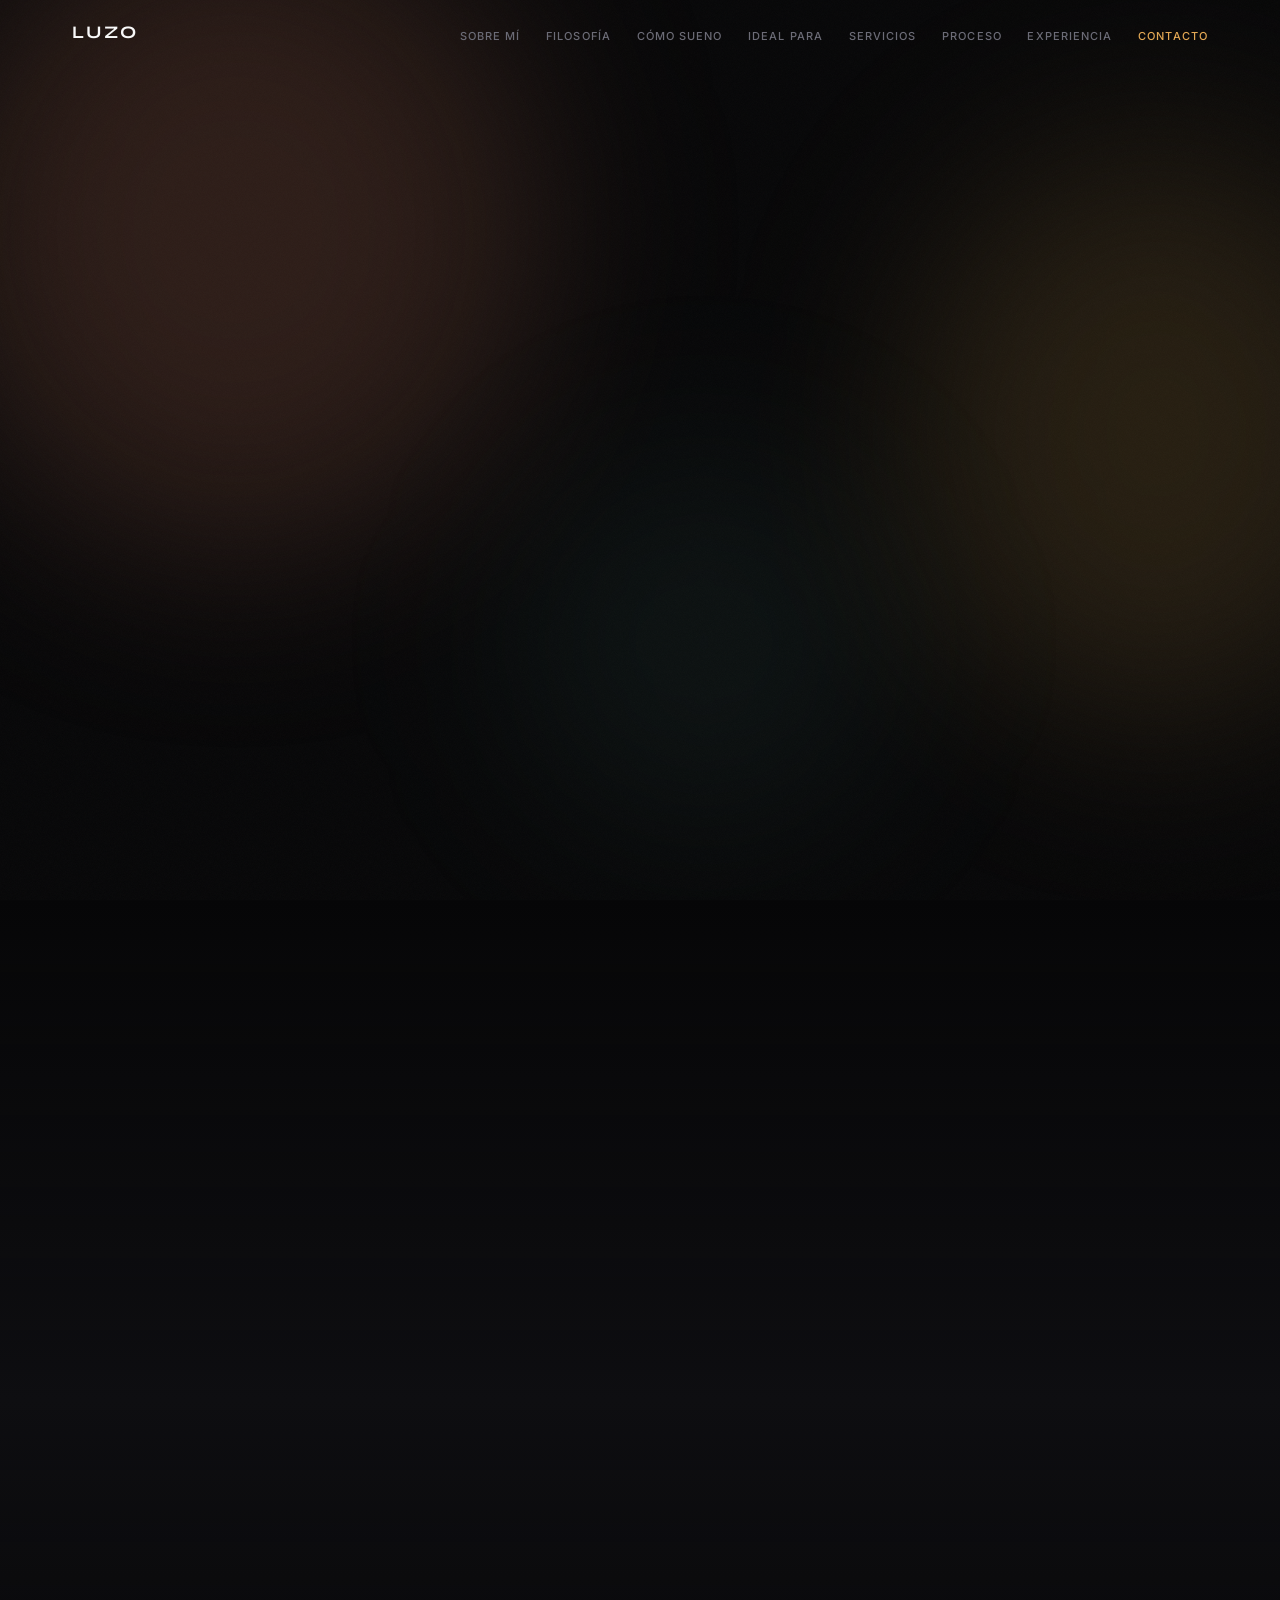
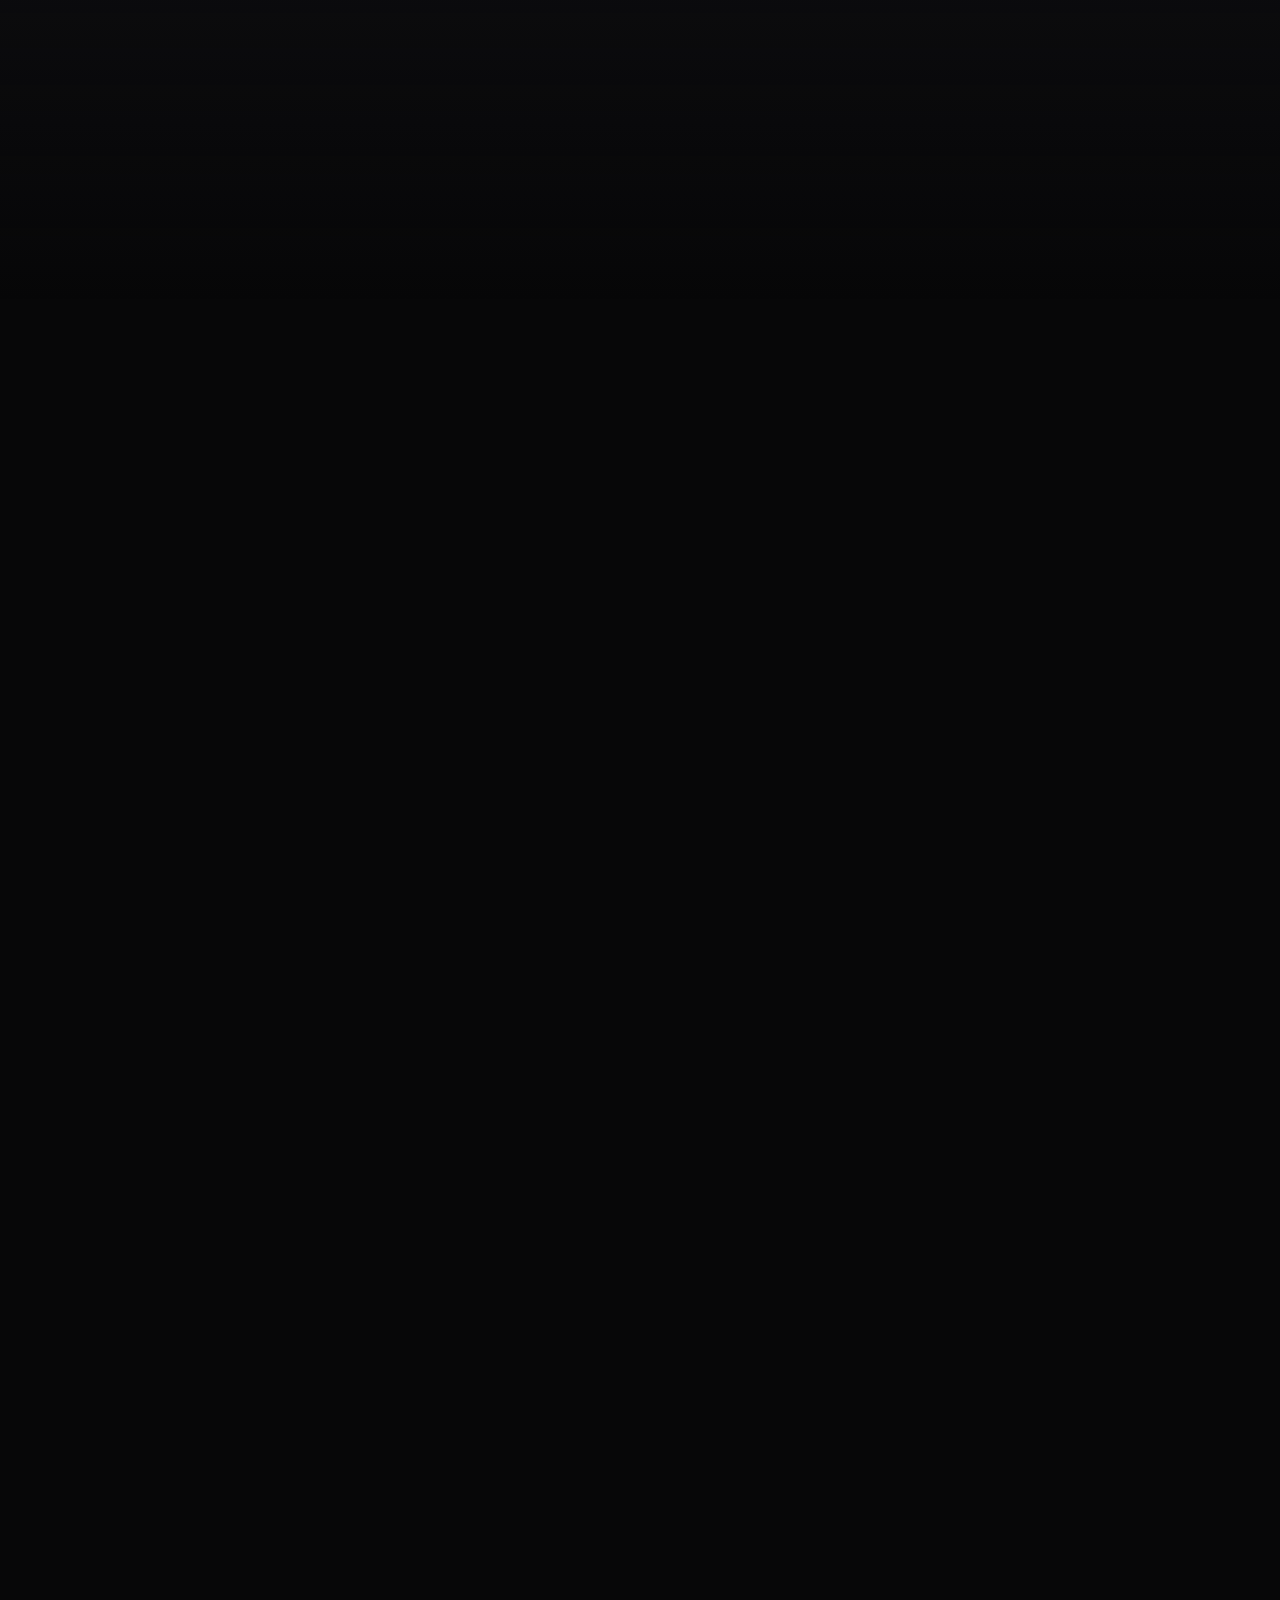
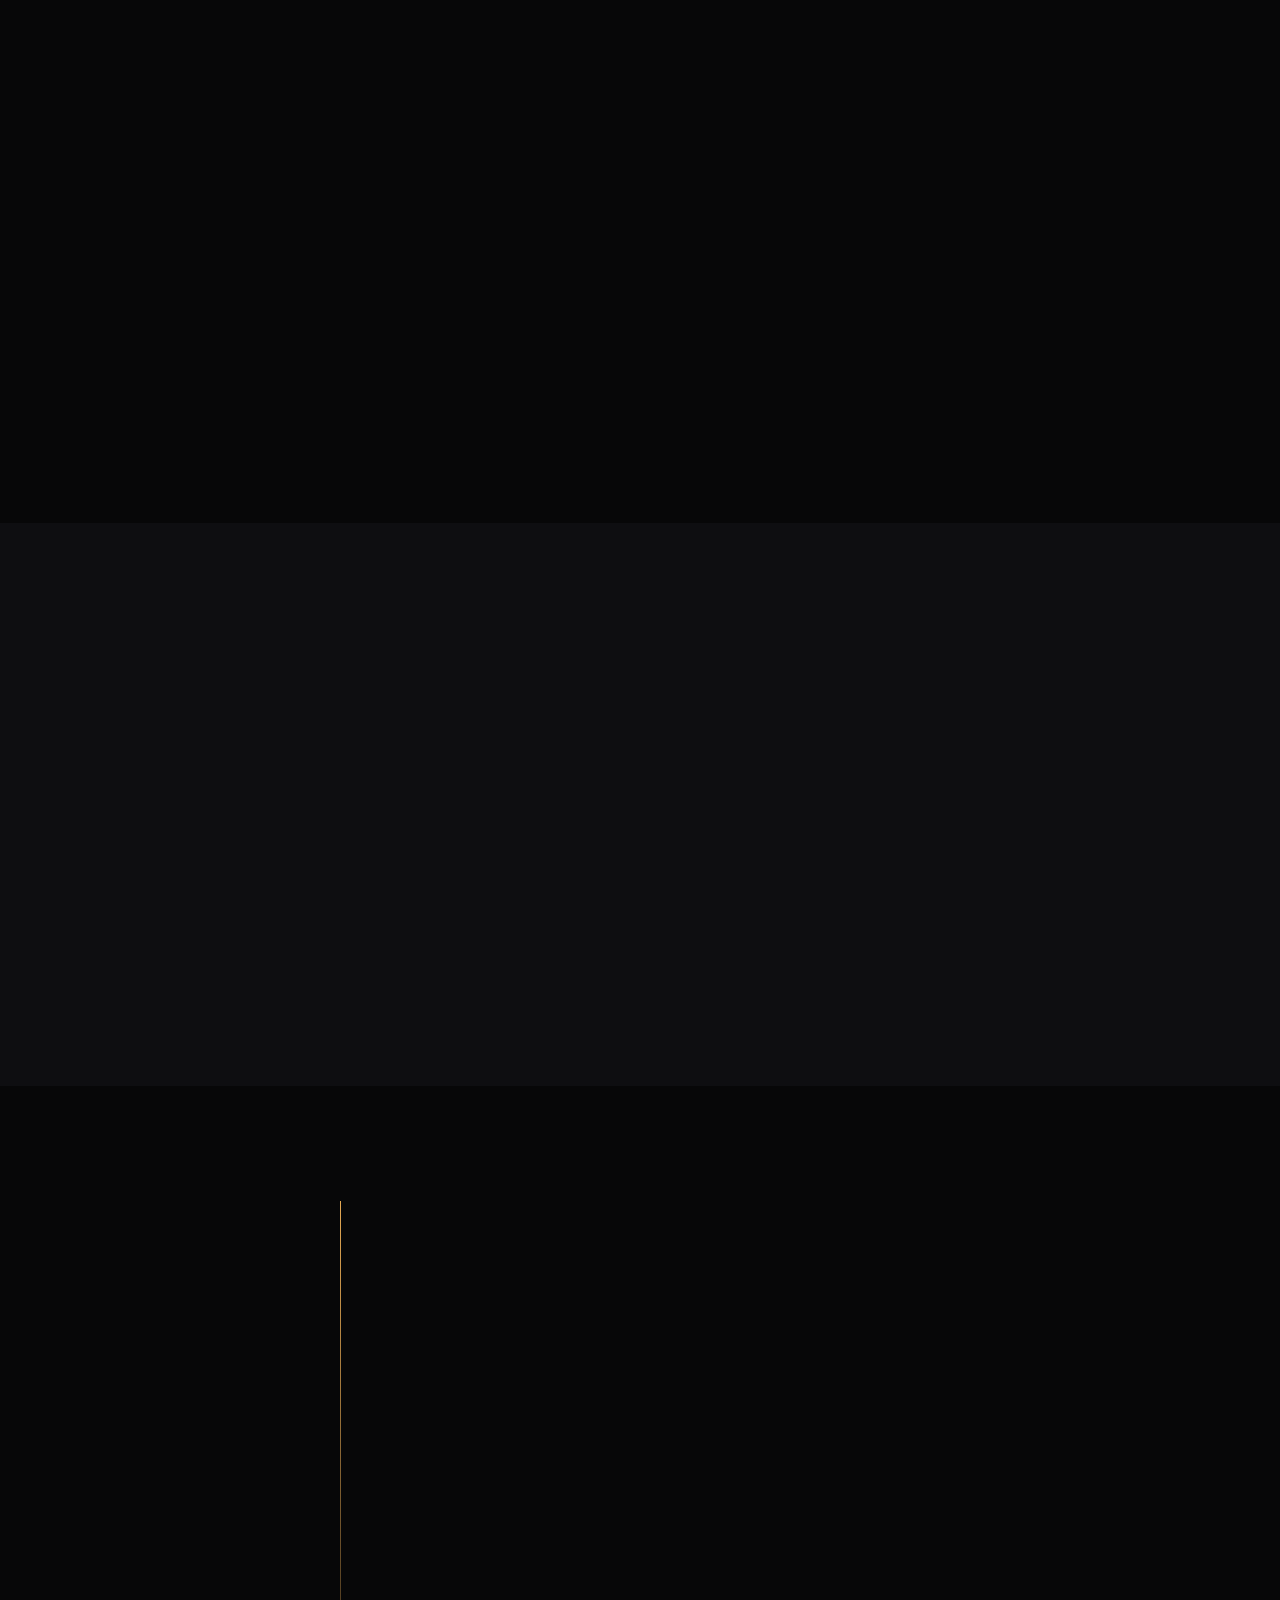
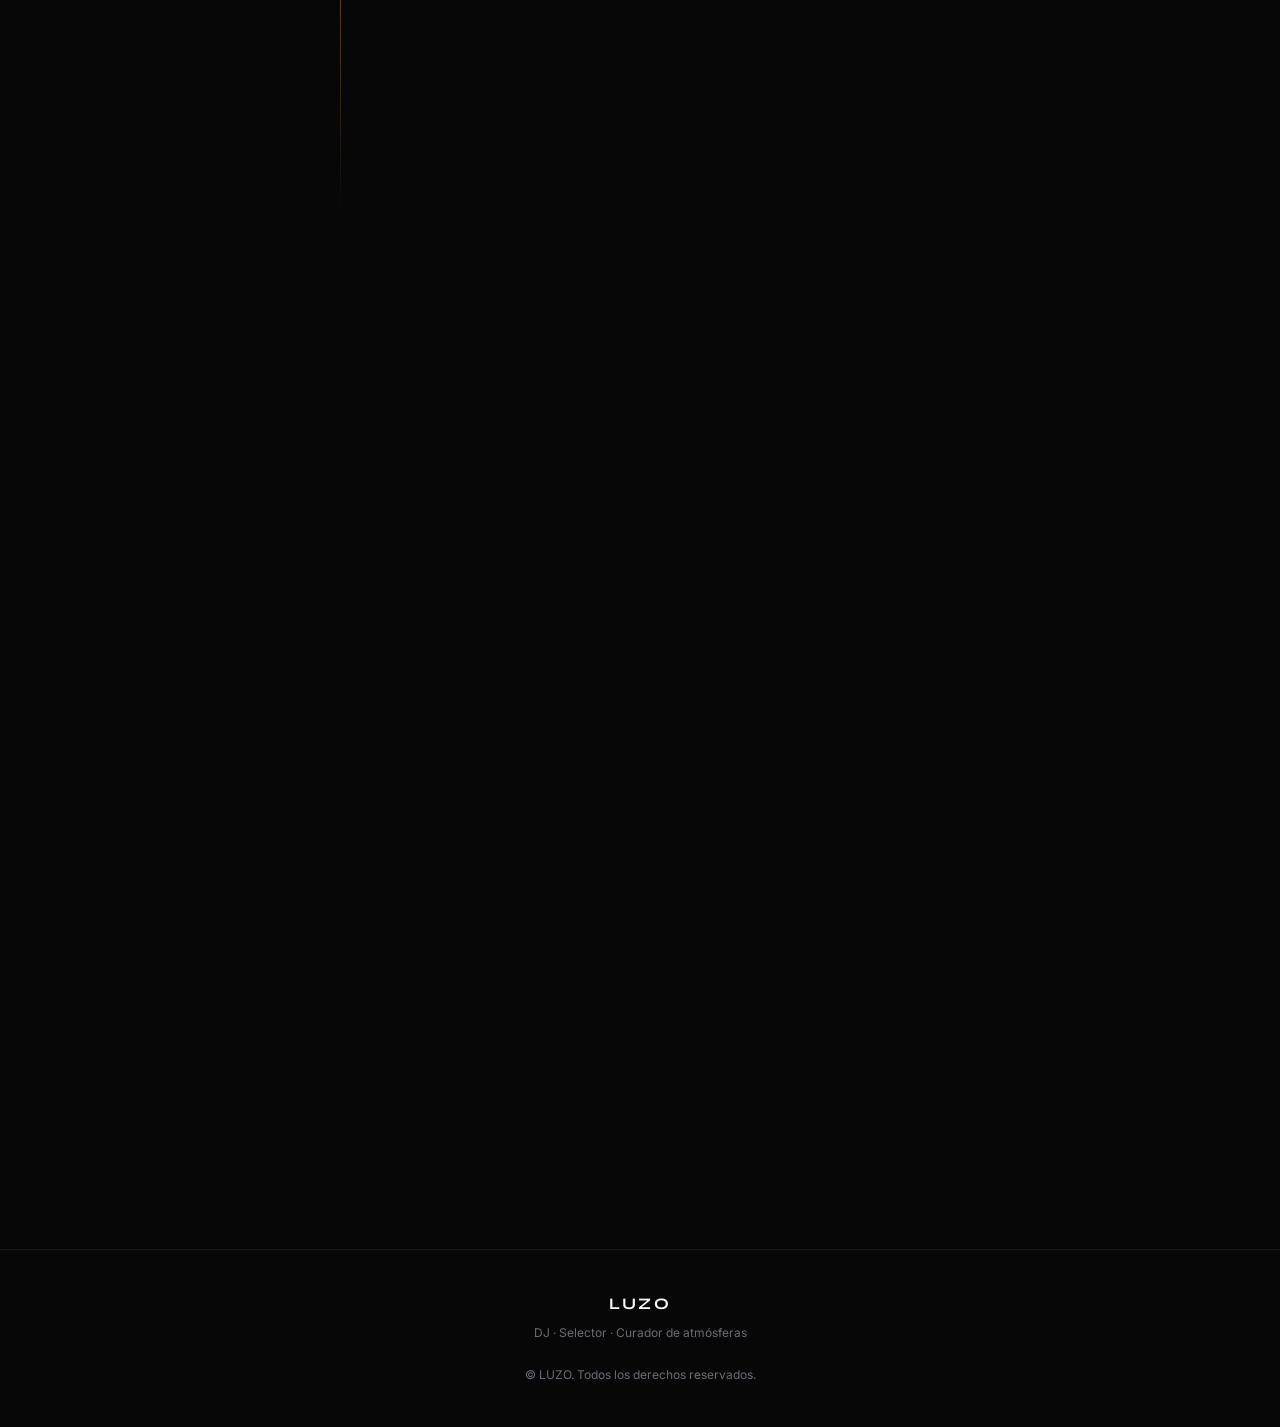
==== sets.html @ d15e17a1 "Add biblioteca completa with hosted sets and mixes in Como sueno section" ====
<!DOCTYPE html>
<html lang="es-MX">
<head>
  <meta charset="UTF-8">
  <meta http-equiv="refresh" content="0; url=index.html#biblioteca">
  <link rel="canonical" href="https://luzodj.com/#biblioteca">
  <title>Redirigiendo…</title>
  <script>location.replace("index.html#biblioteca");</script>
</head>
<body>
  <p><a href="index.html#biblioteca">Ir a la biblioteca completa</a></p>
</body>
</html>
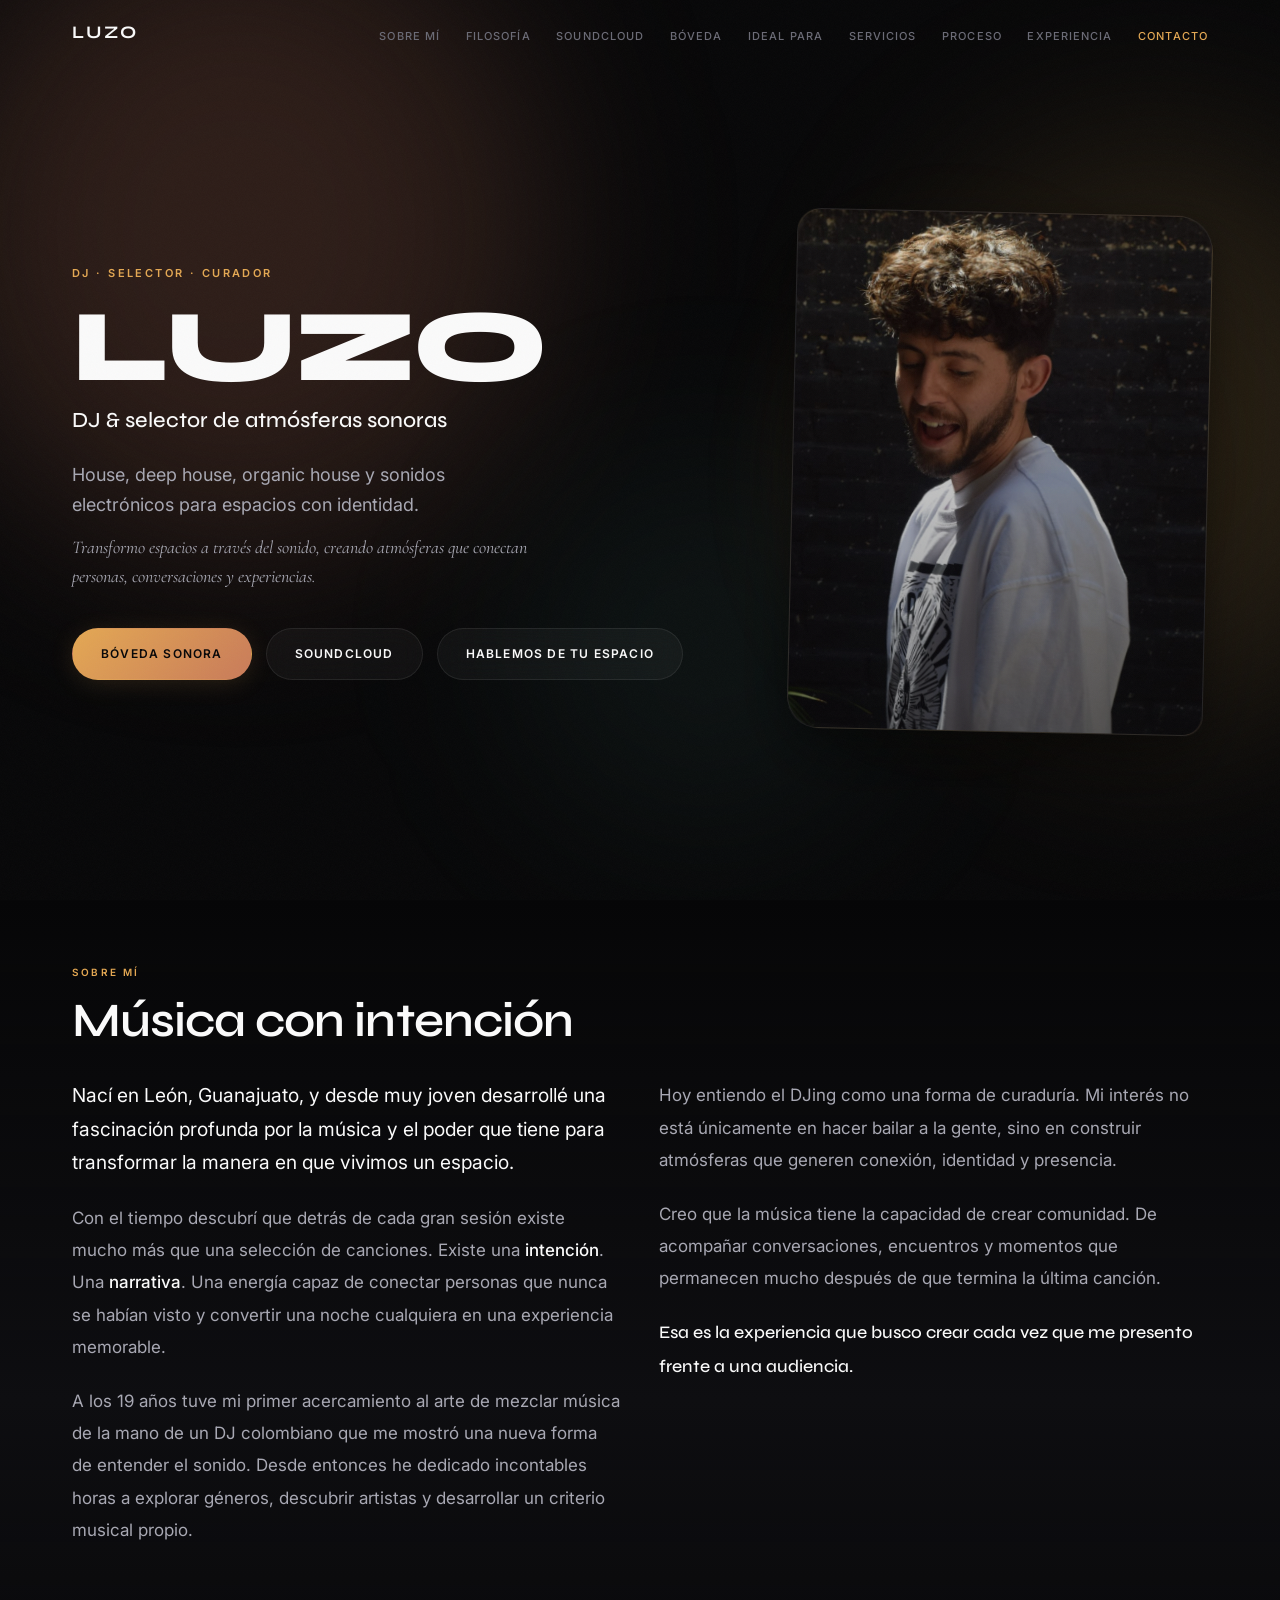
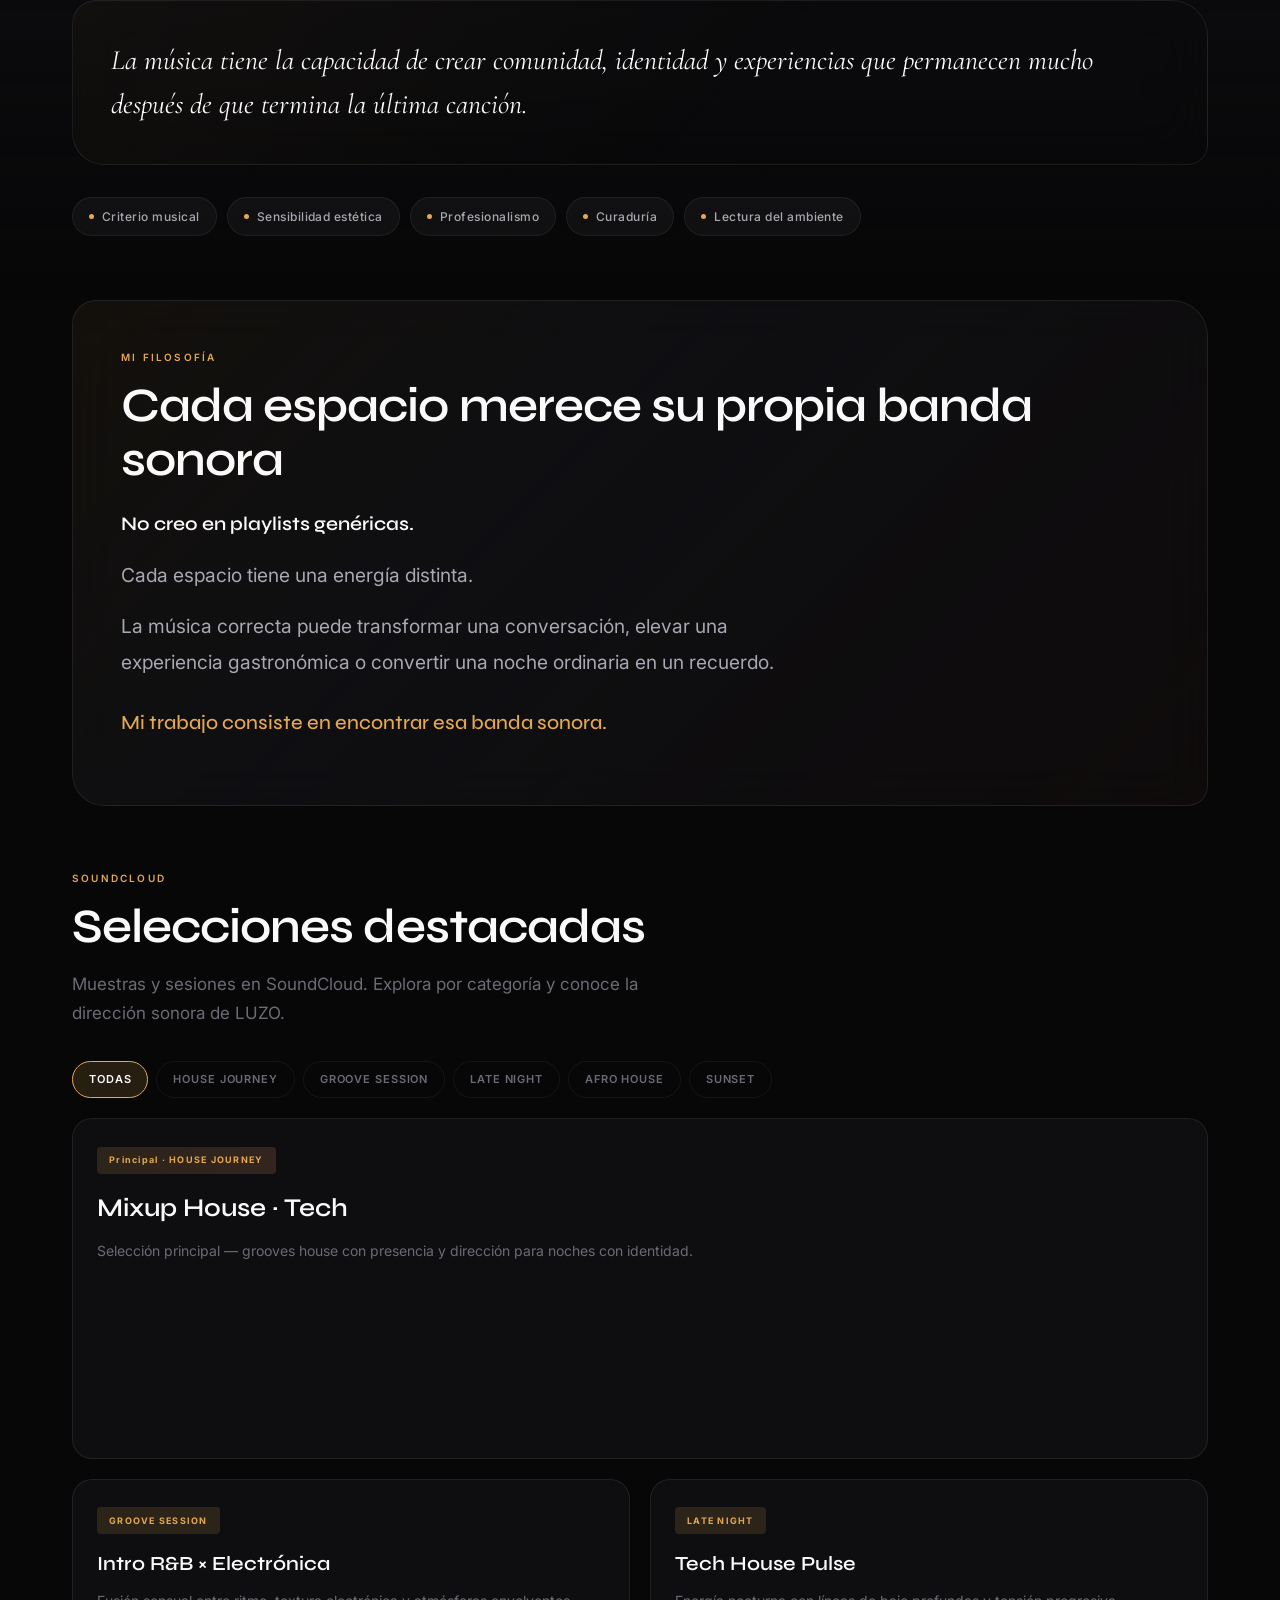
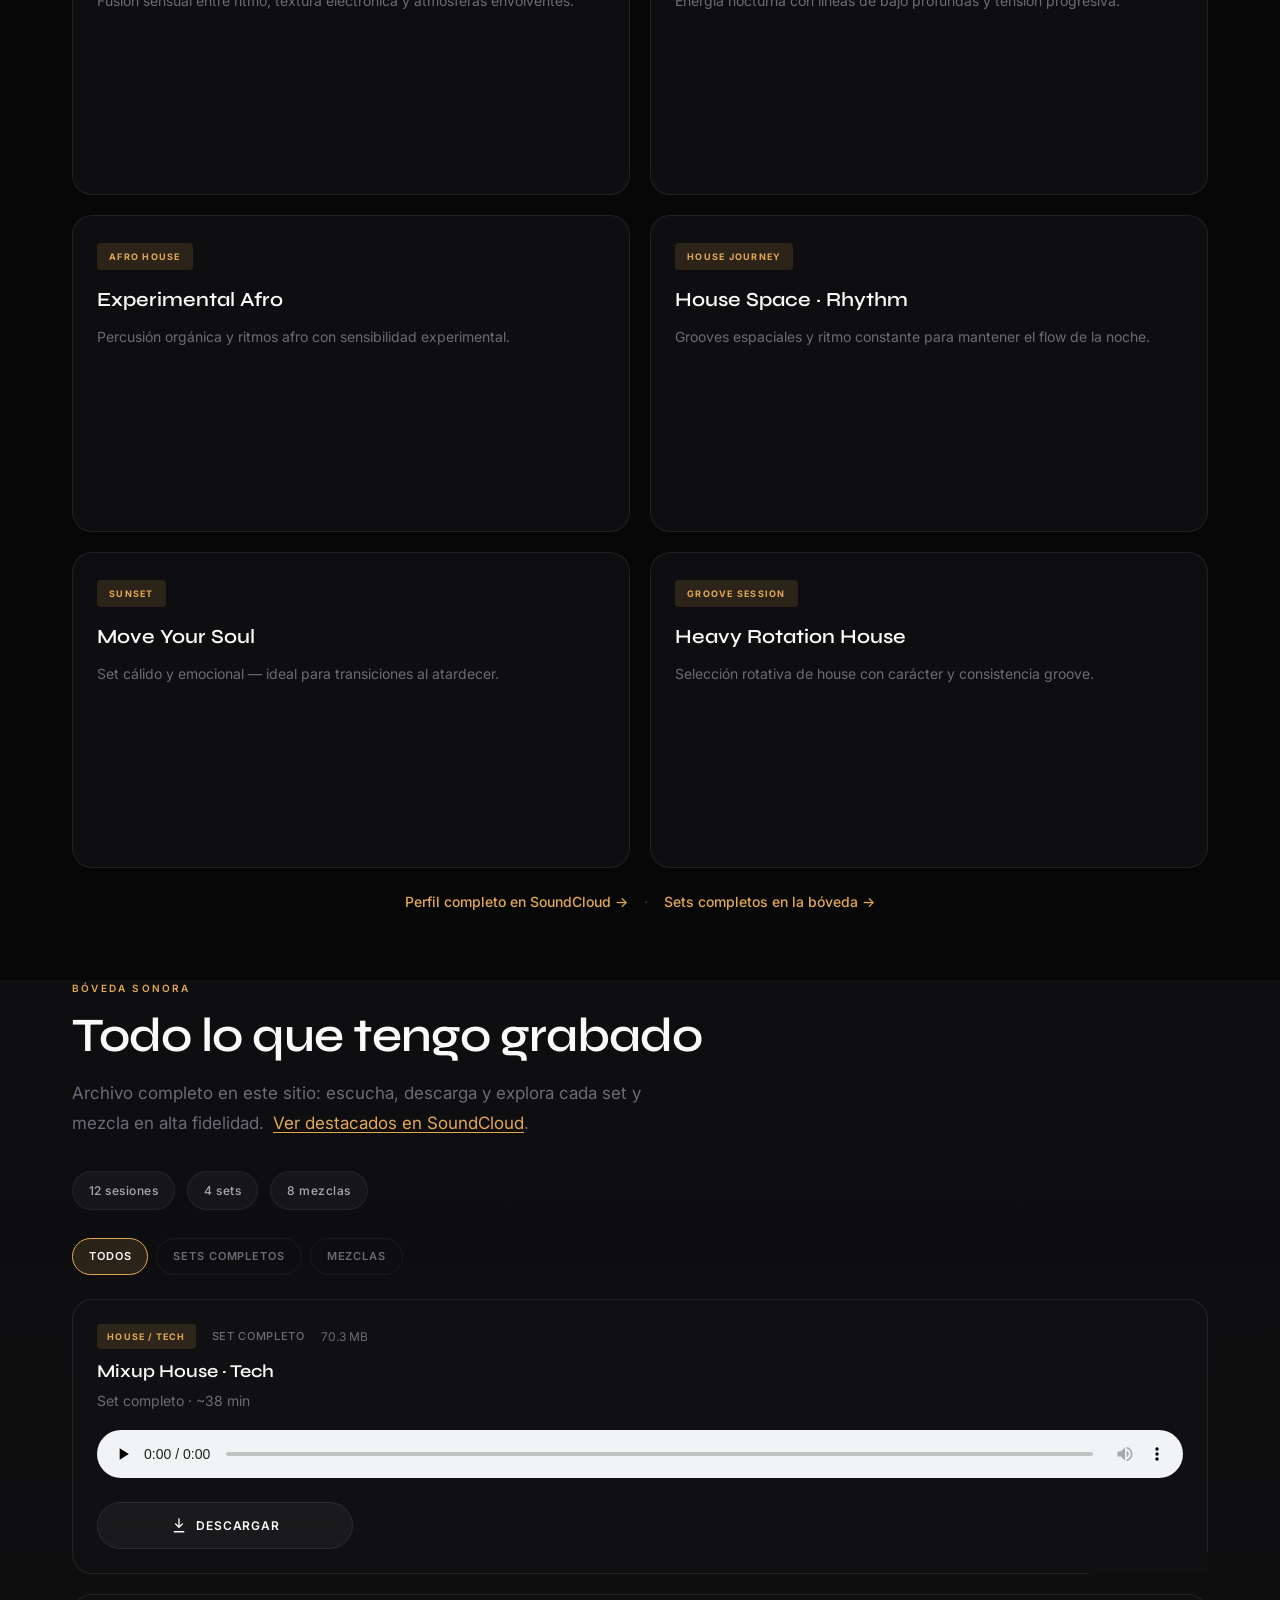
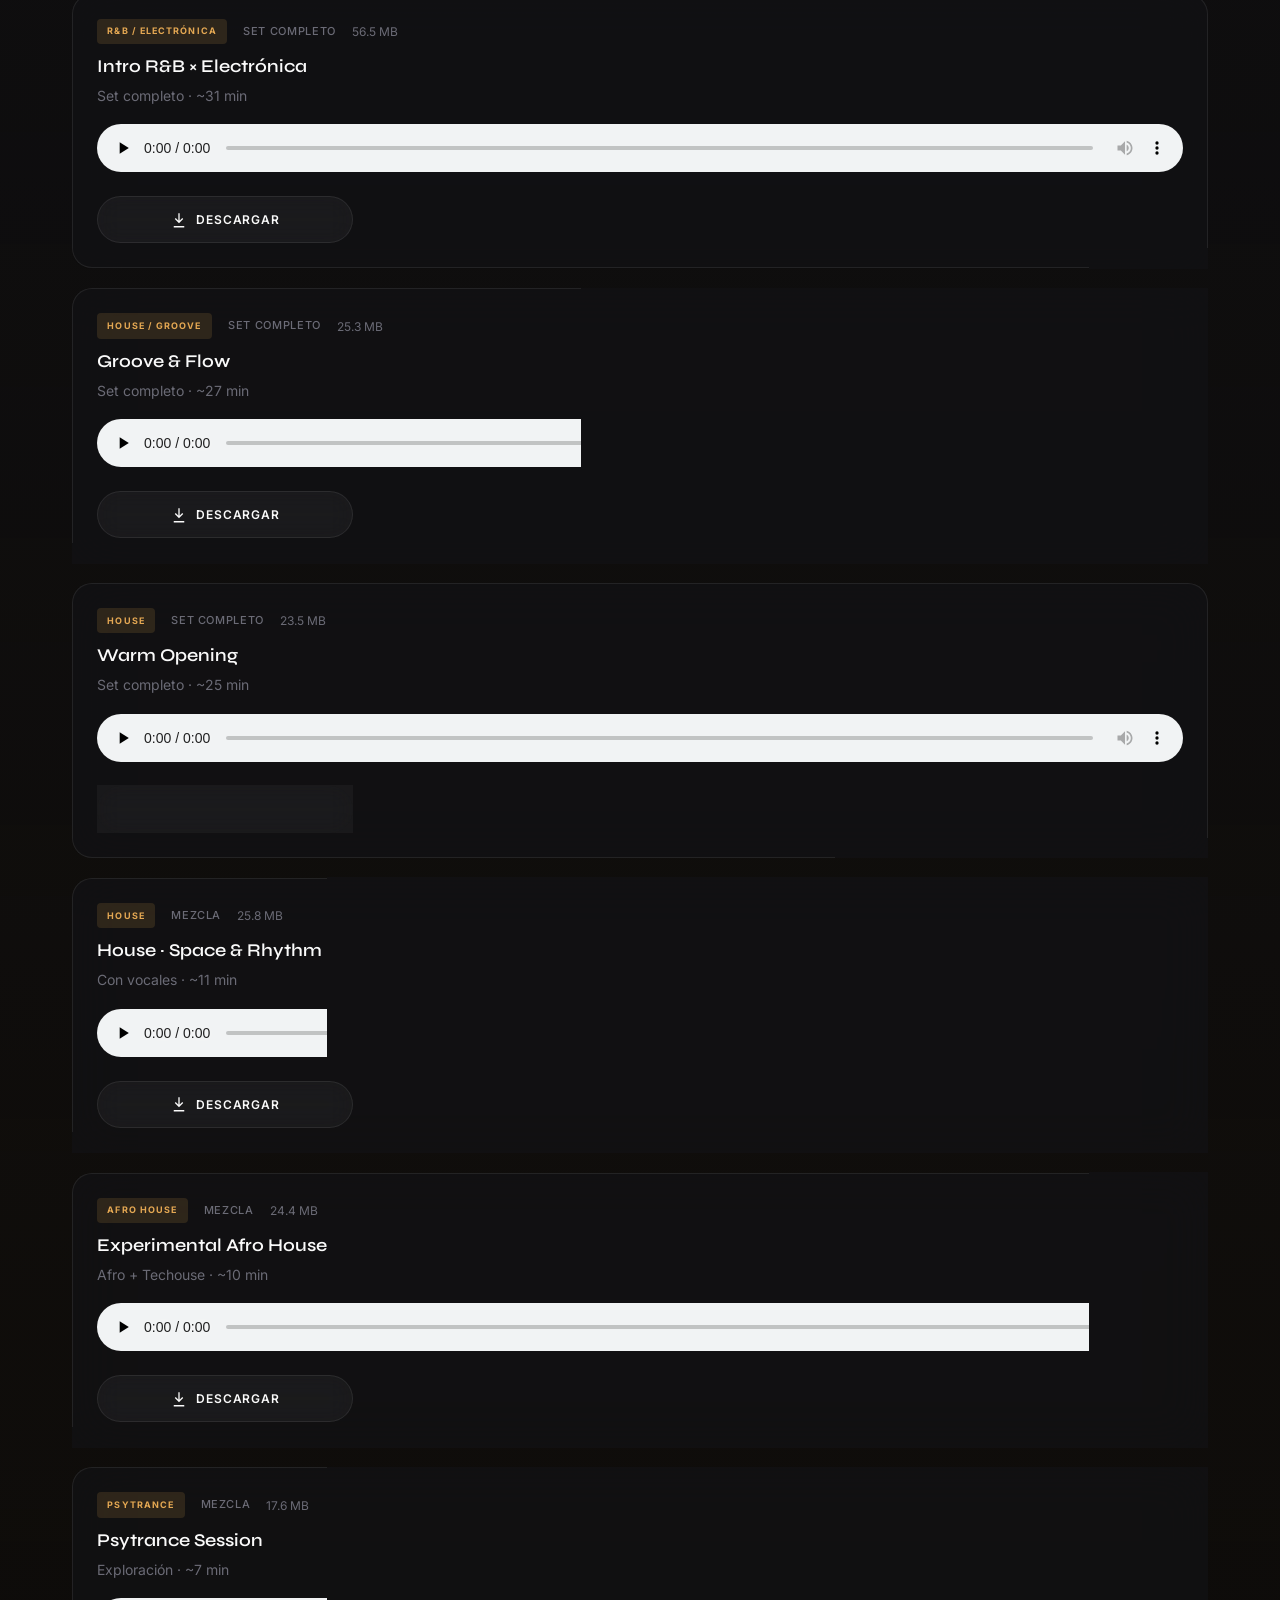
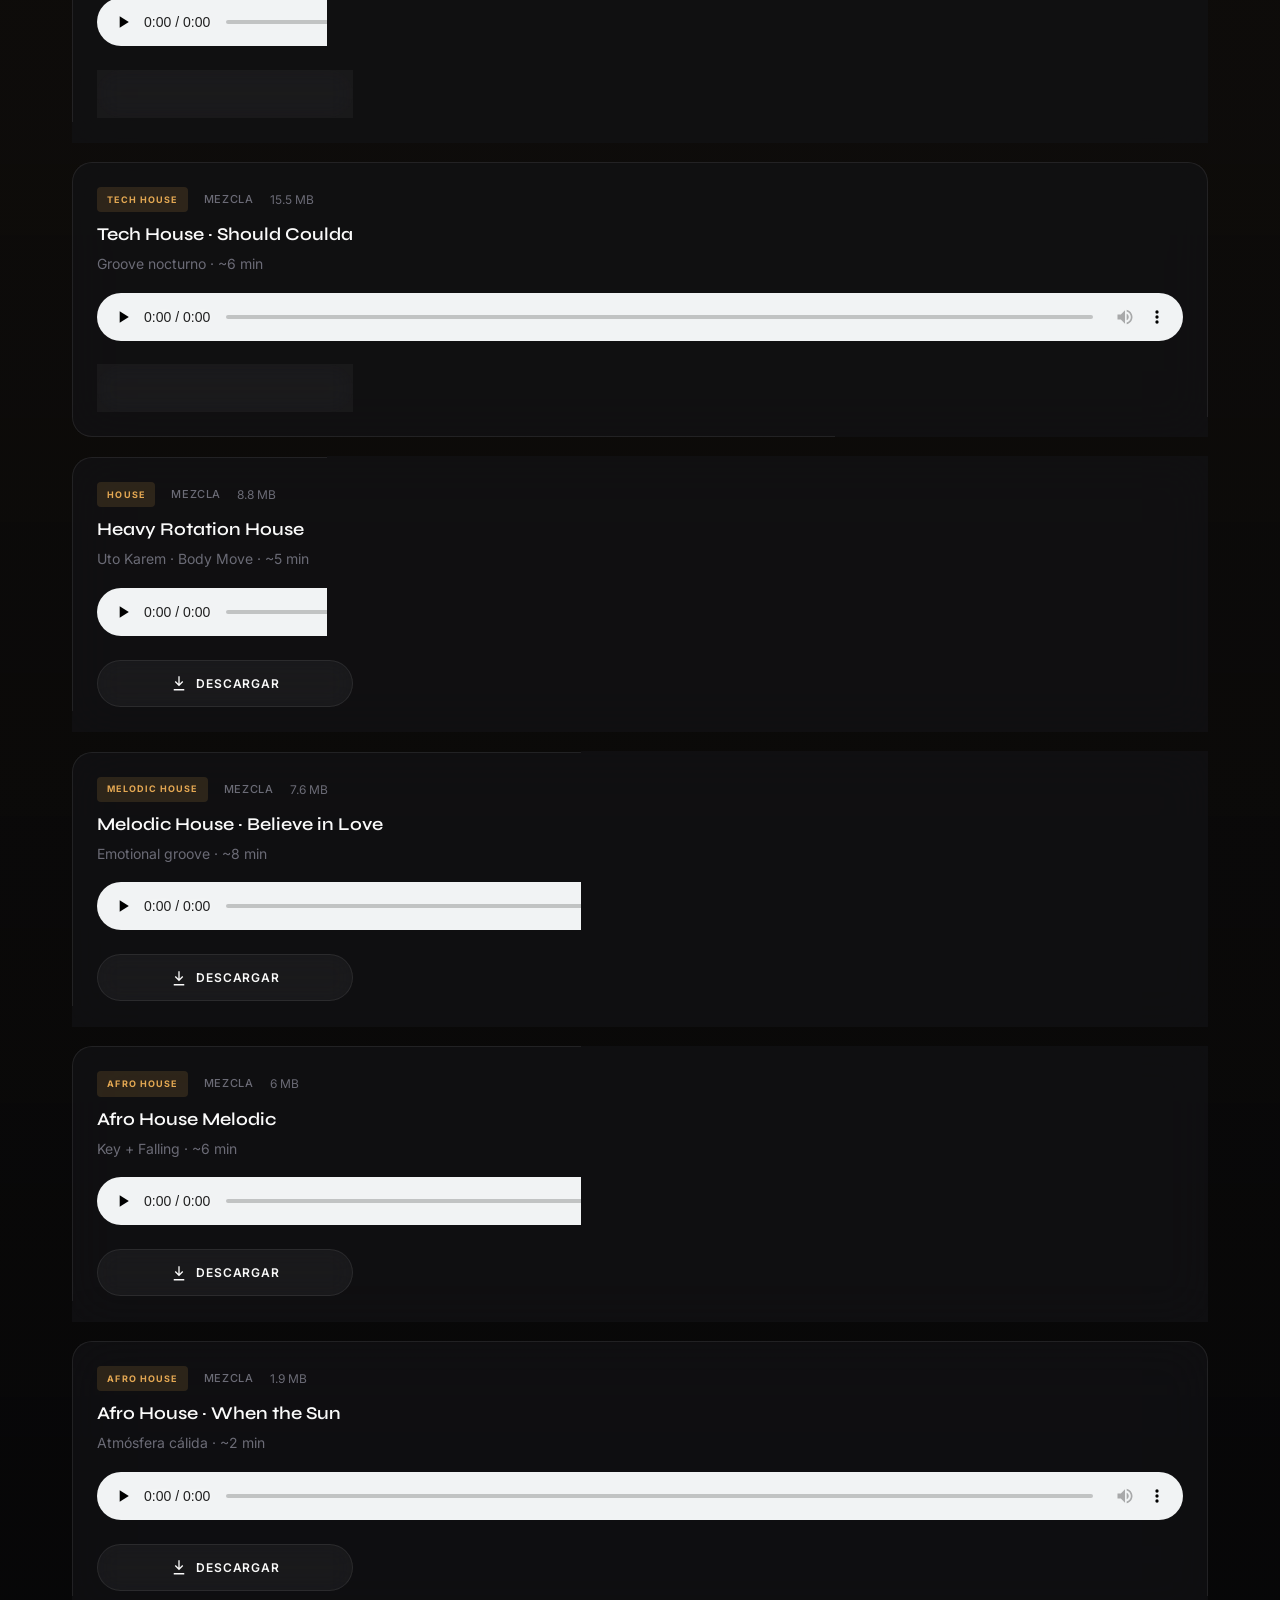
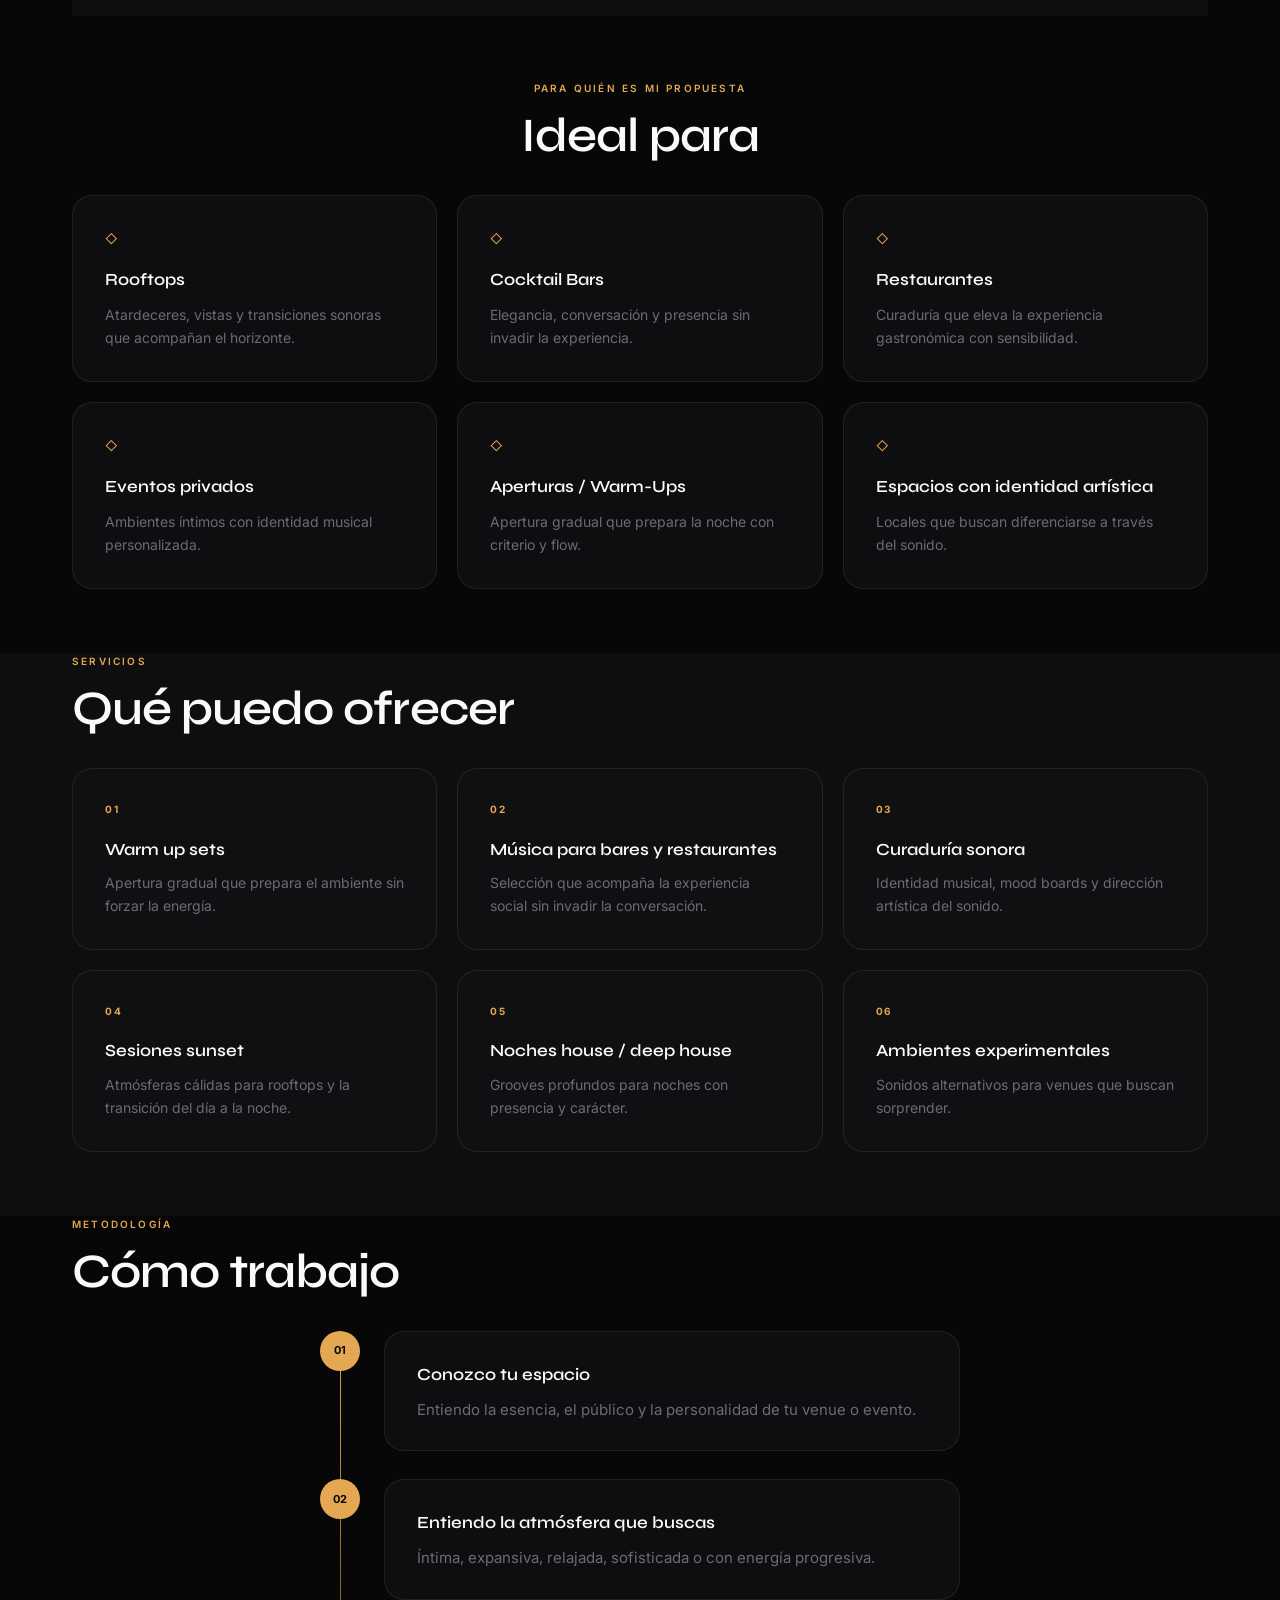
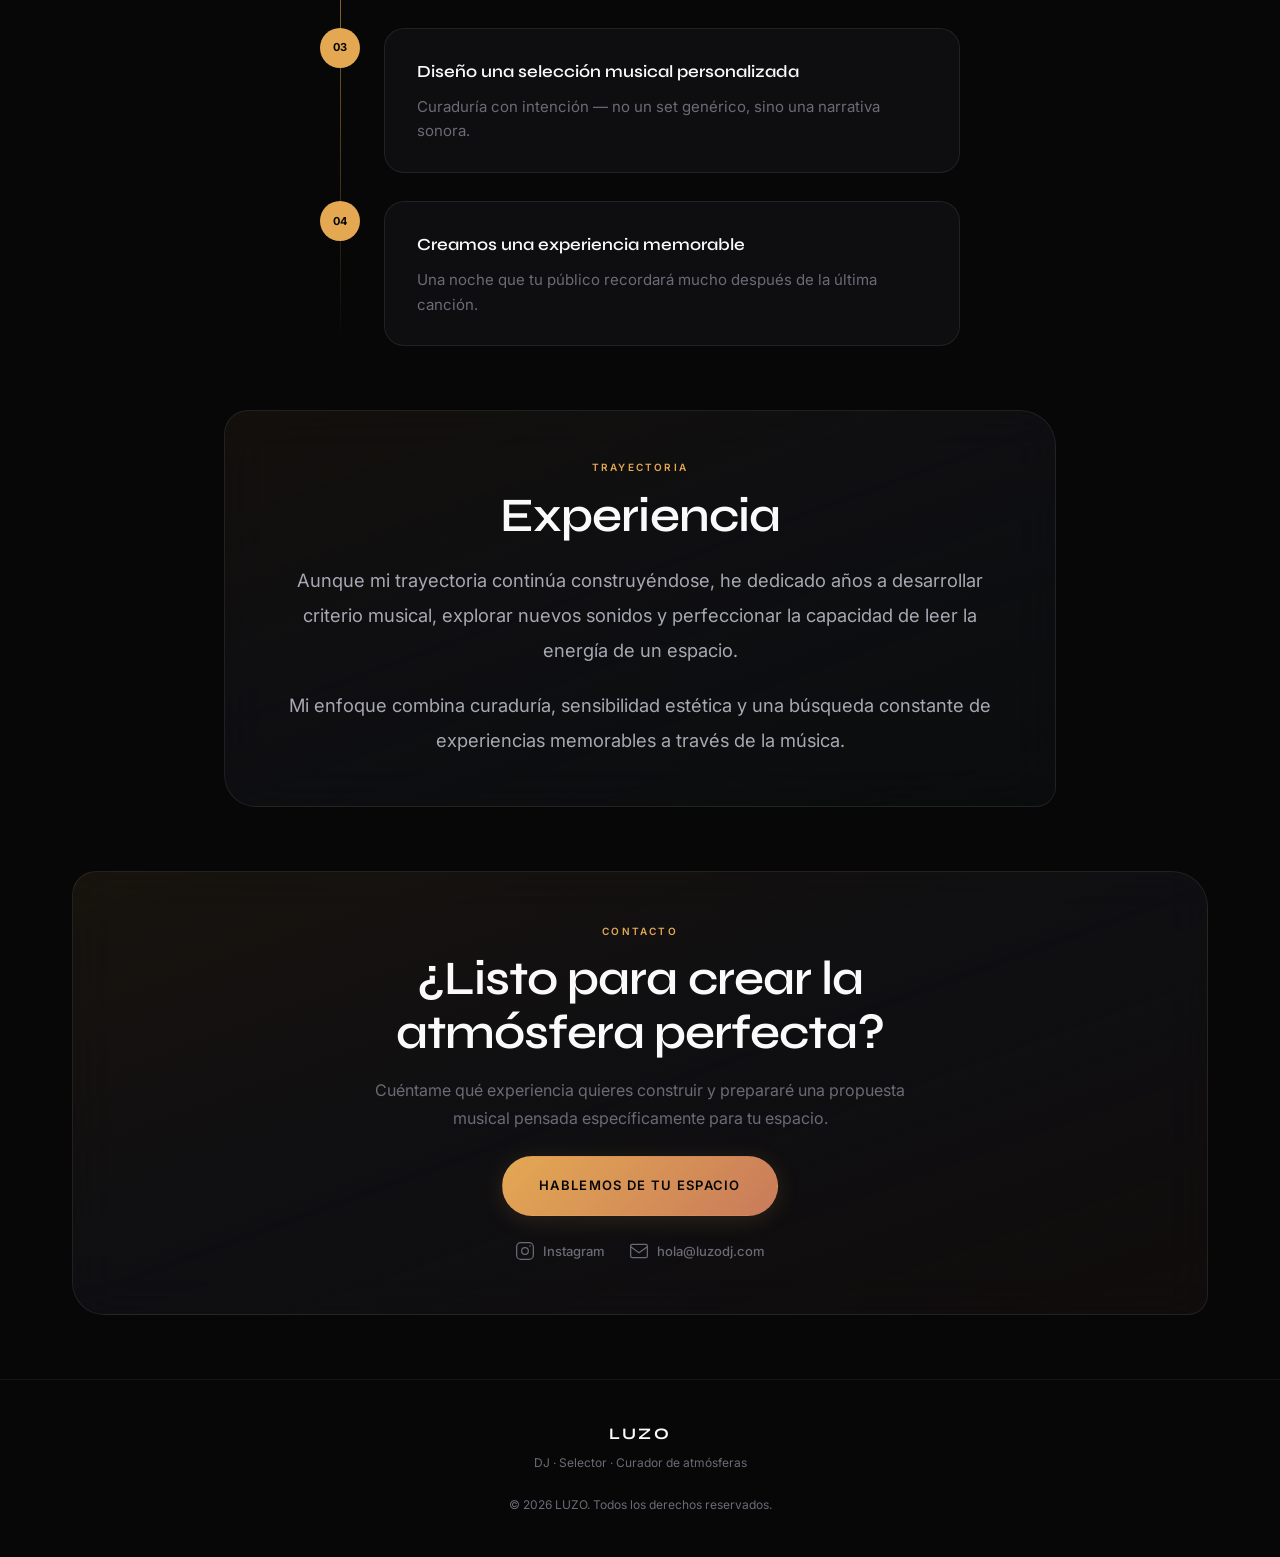
==== commit 20184fcd: "Separate SoundCloud from Boveda sonora with clearer catalog titles." ====
--- a/sets.html
+++ b/sets.html
@@ -2,12 +2,12 @@
 <html lang="es-MX">
 <head>
   <meta charset="UTF-8">
-  <meta http-equiv="refresh" content="0; url=index.html#biblioteca">
-  <link rel="canonical" href="https://luzodj.com/#biblioteca">
+  <meta http-equiv="refresh" content="0; url=index.html#boveda">
+  <link rel="canonical" href="https://luzodj.com/#boveda">
   <title>Redirigiendo…</title>
-  <script>location.replace("index.html#biblioteca");</script>
+  <script>location.replace("index.html#boveda");</script>
 </head>
 <body>
-  <p><a href="index.html#biblioteca">Ir a la biblioteca completa</a></p>
+  <p><a href="index.html#boveda">Ir a la bóveda sonora</a></p>
 </body>
 </html>
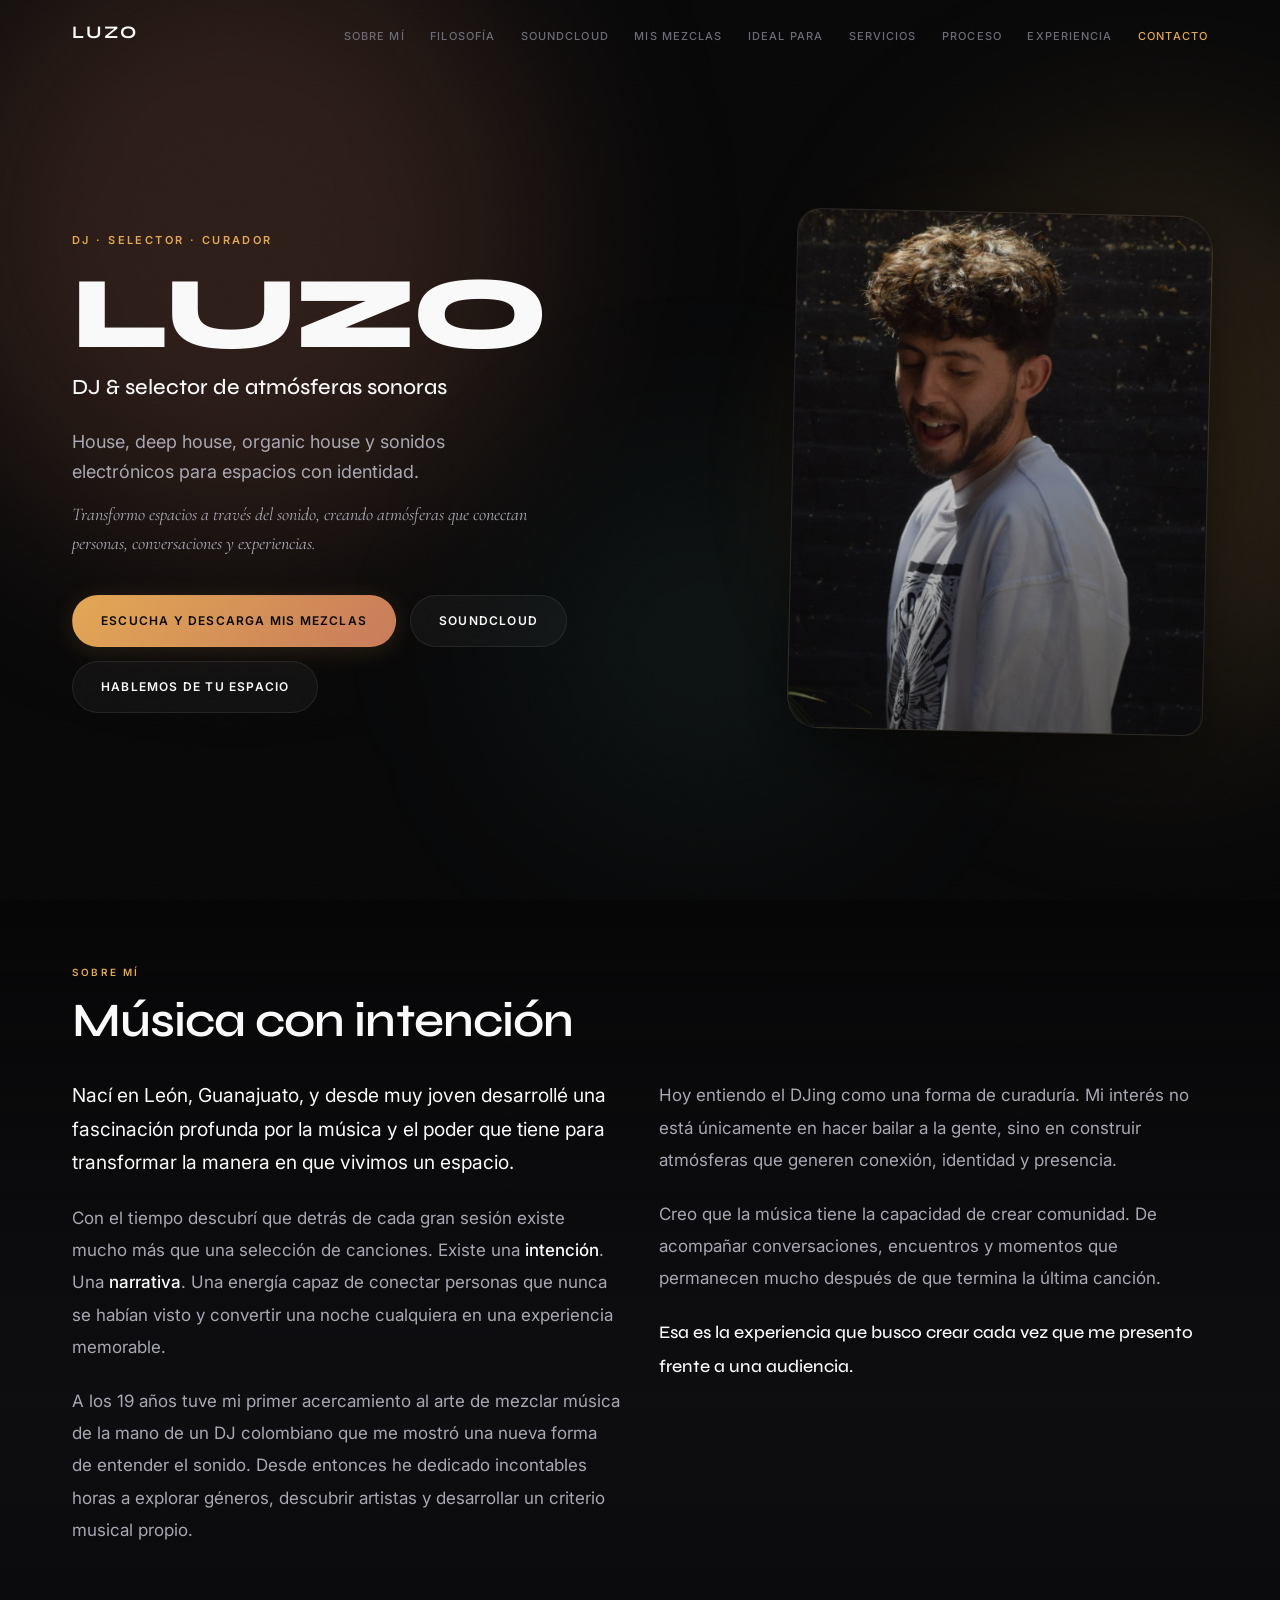
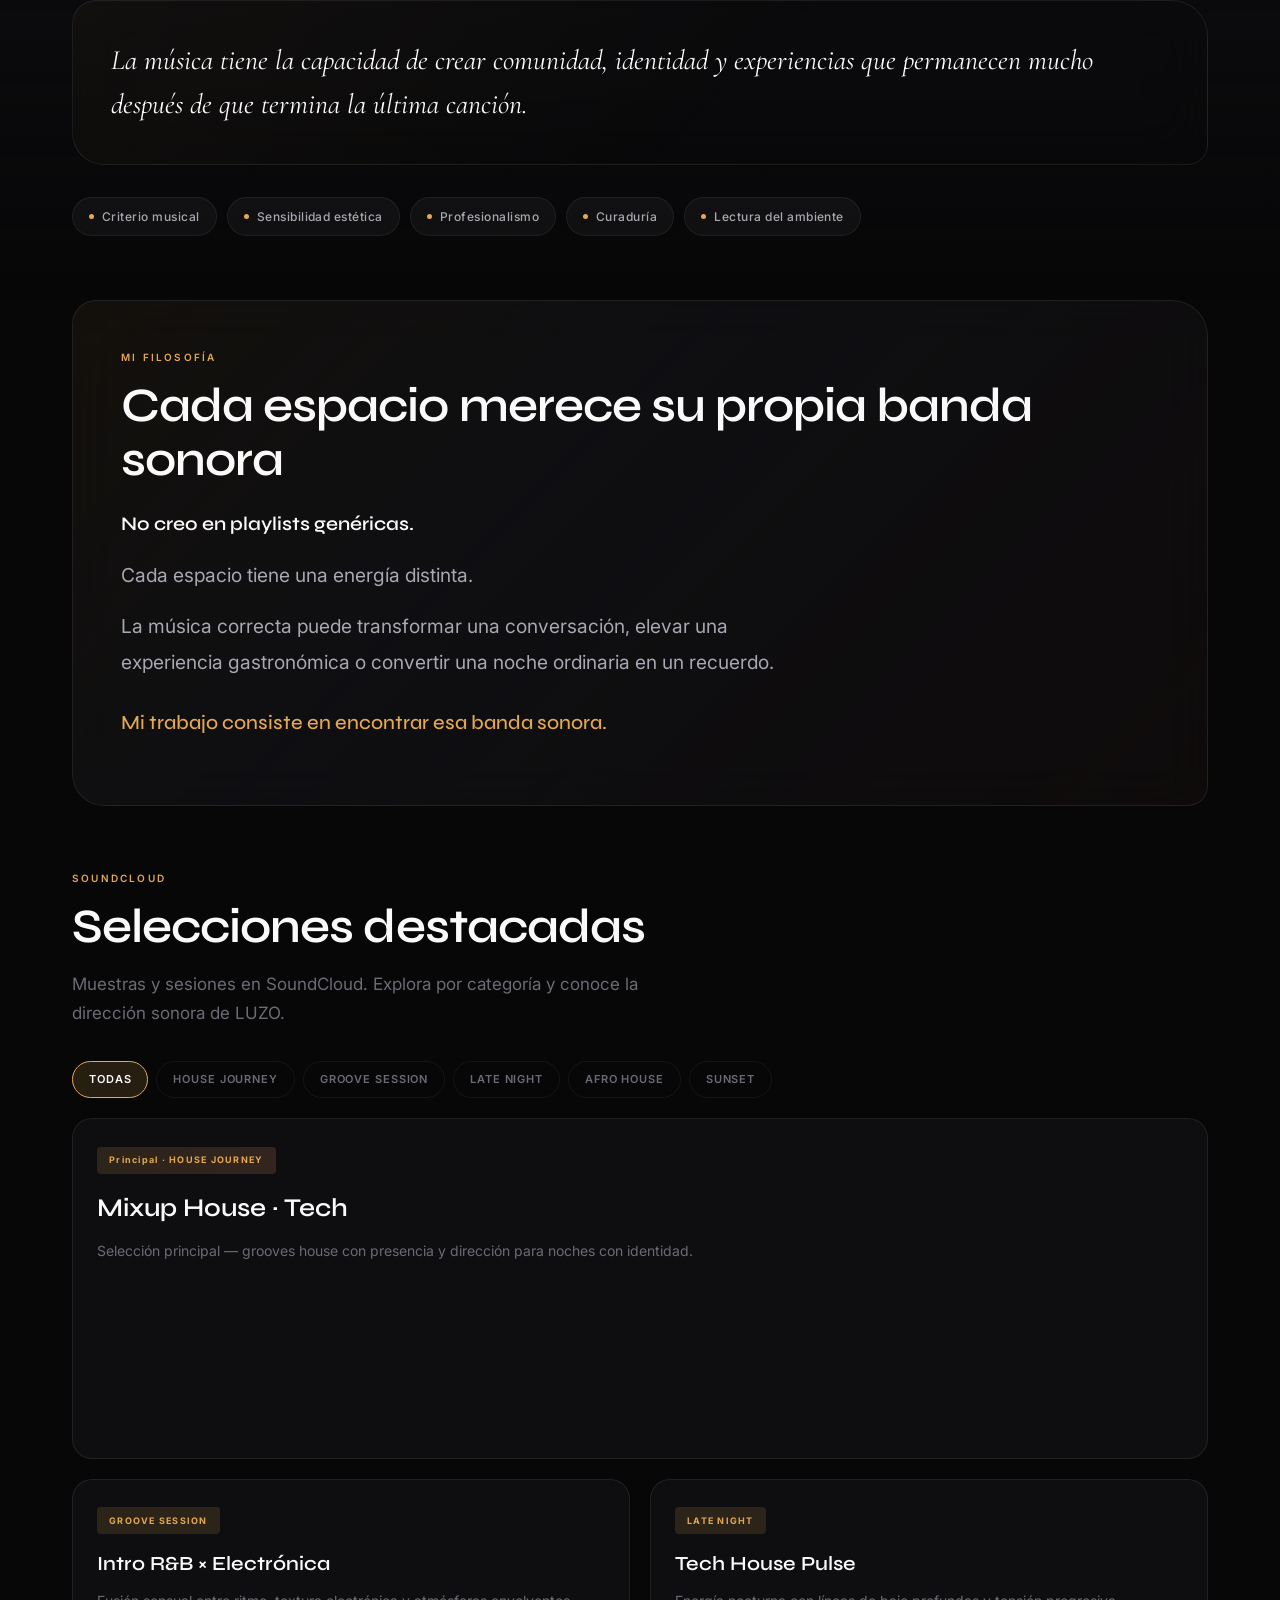
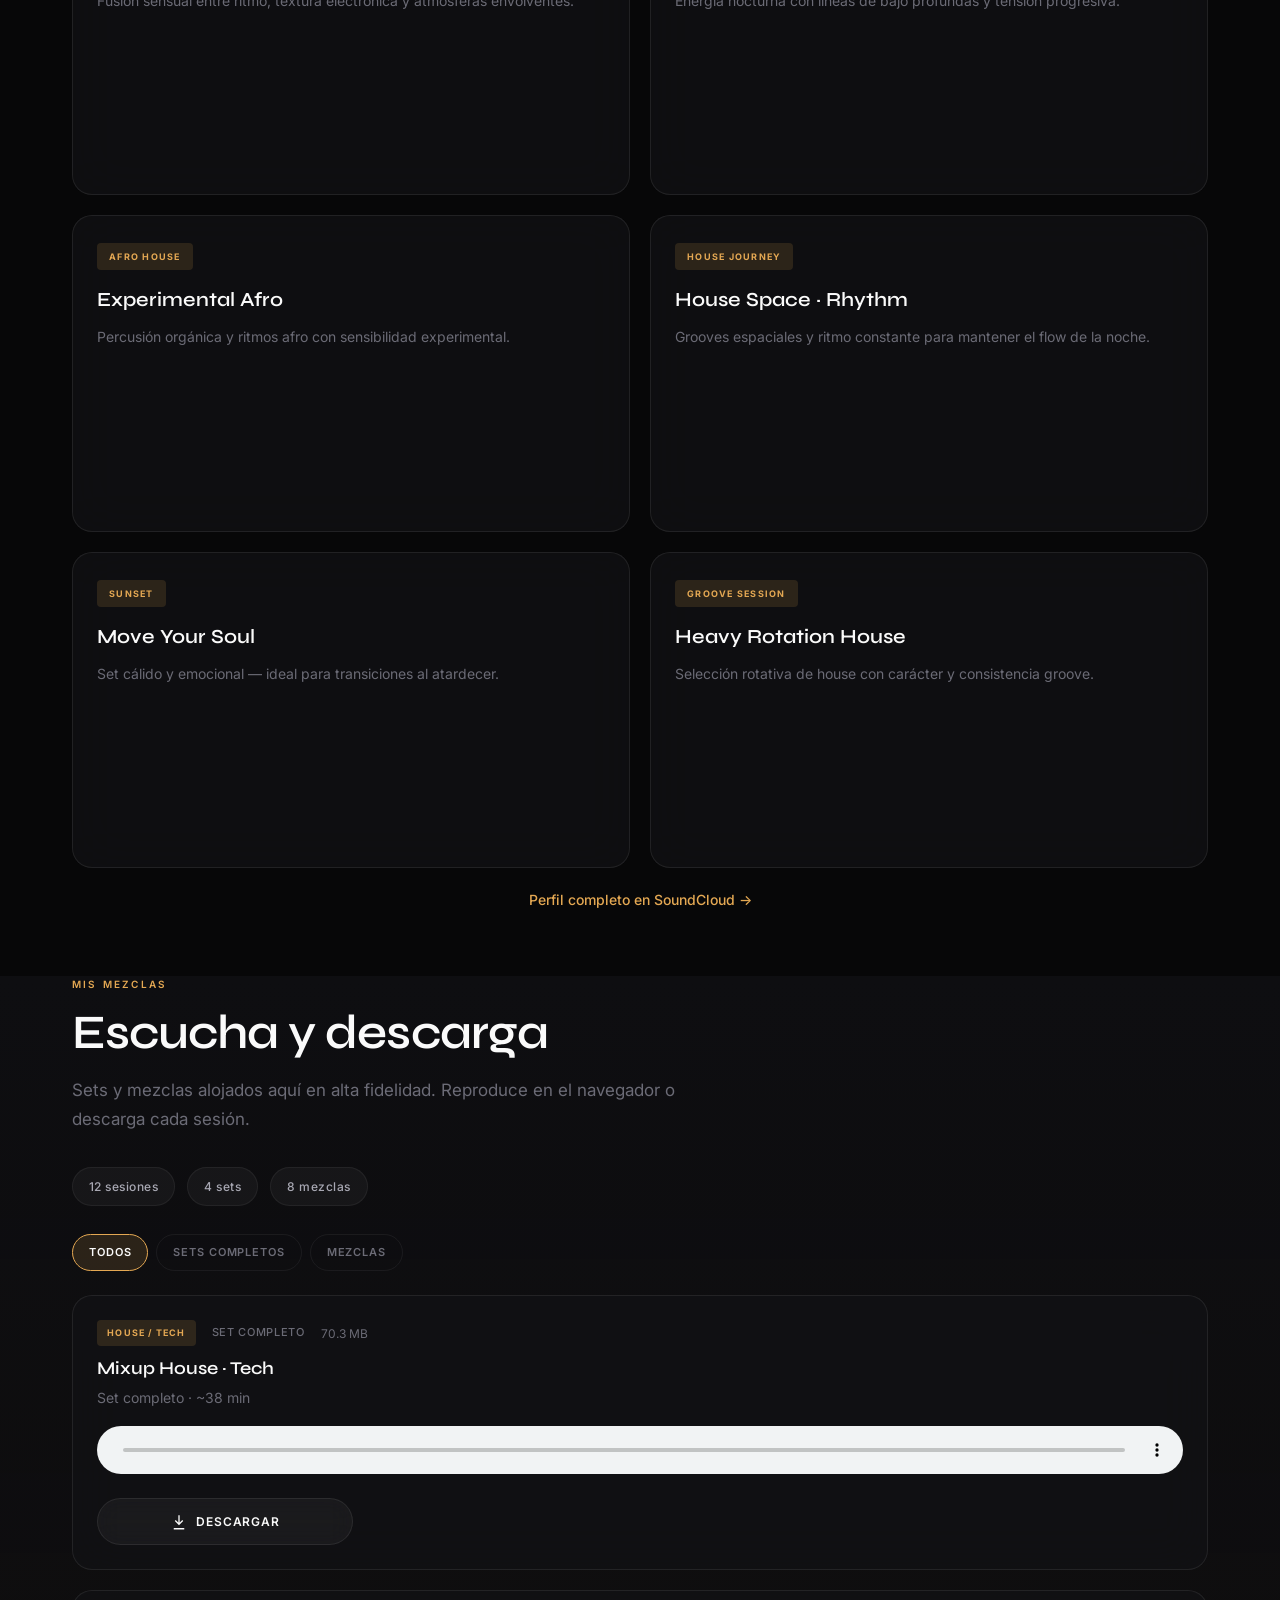
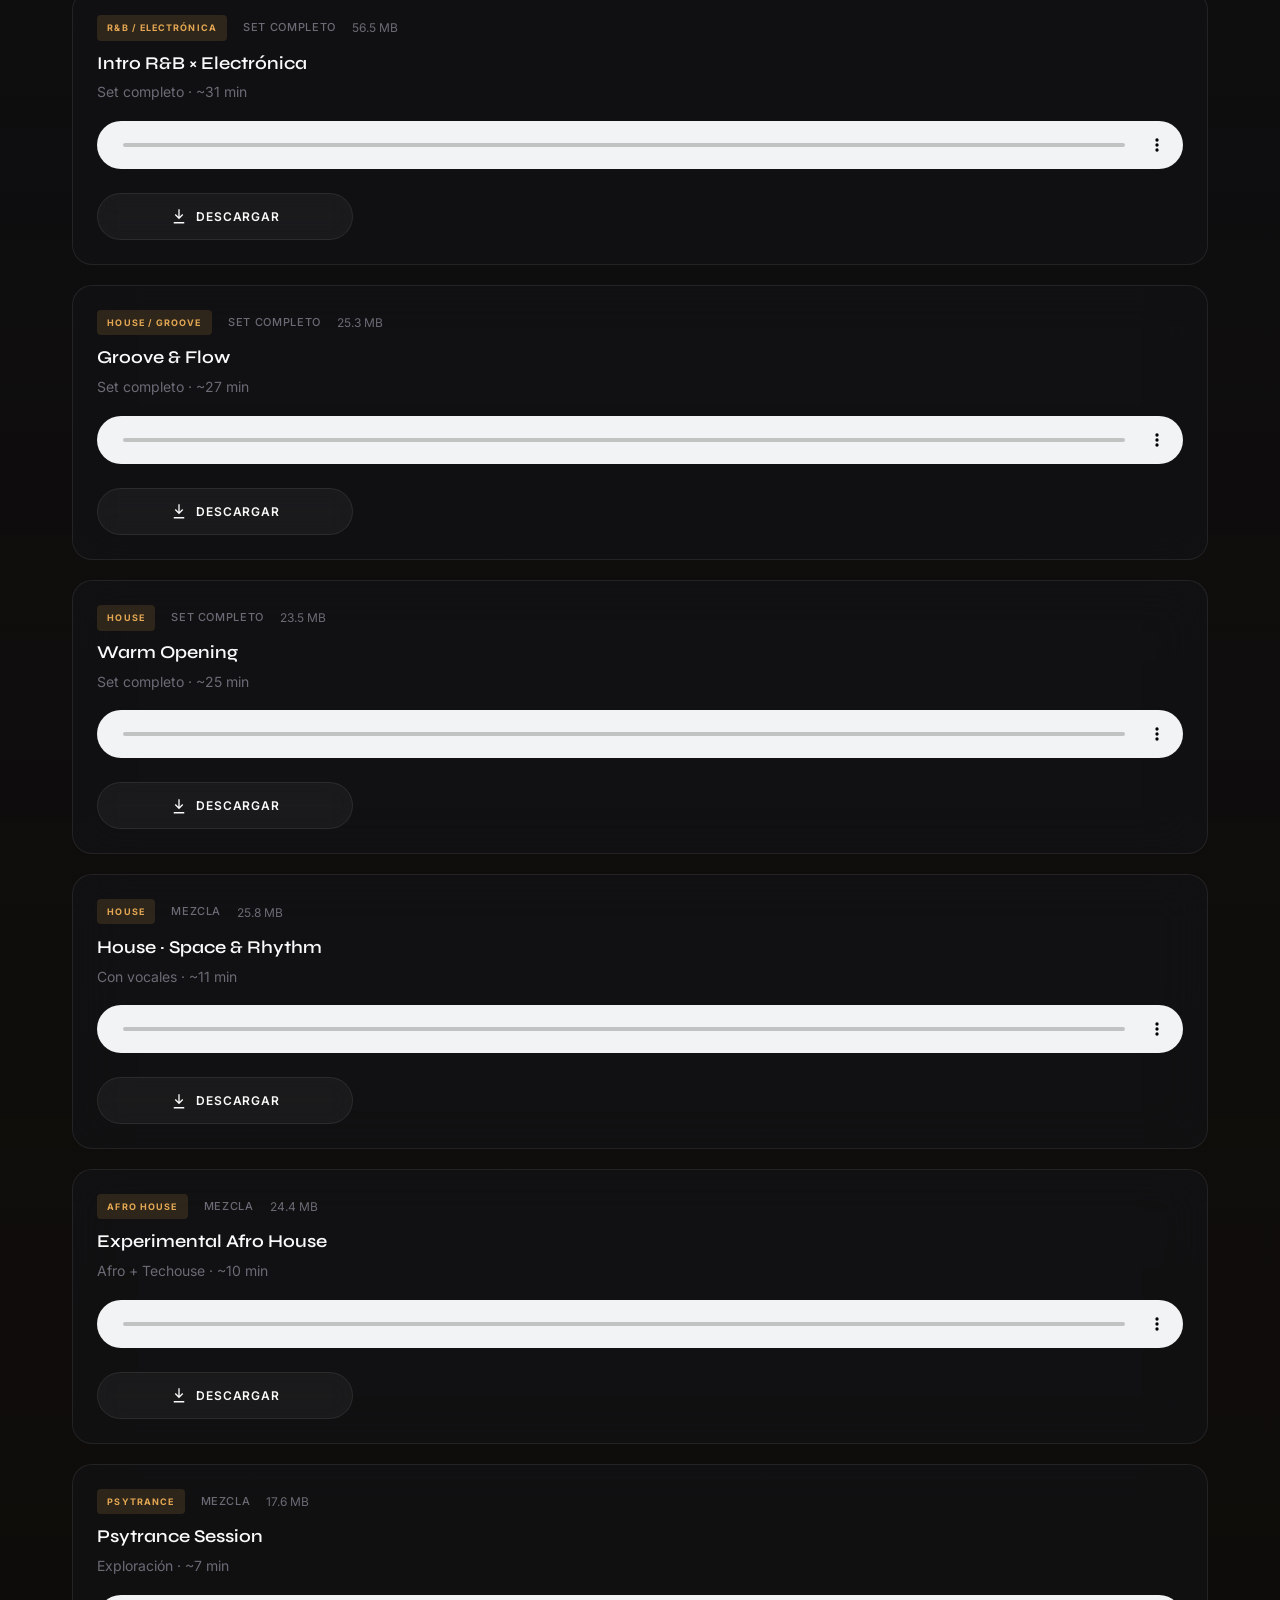
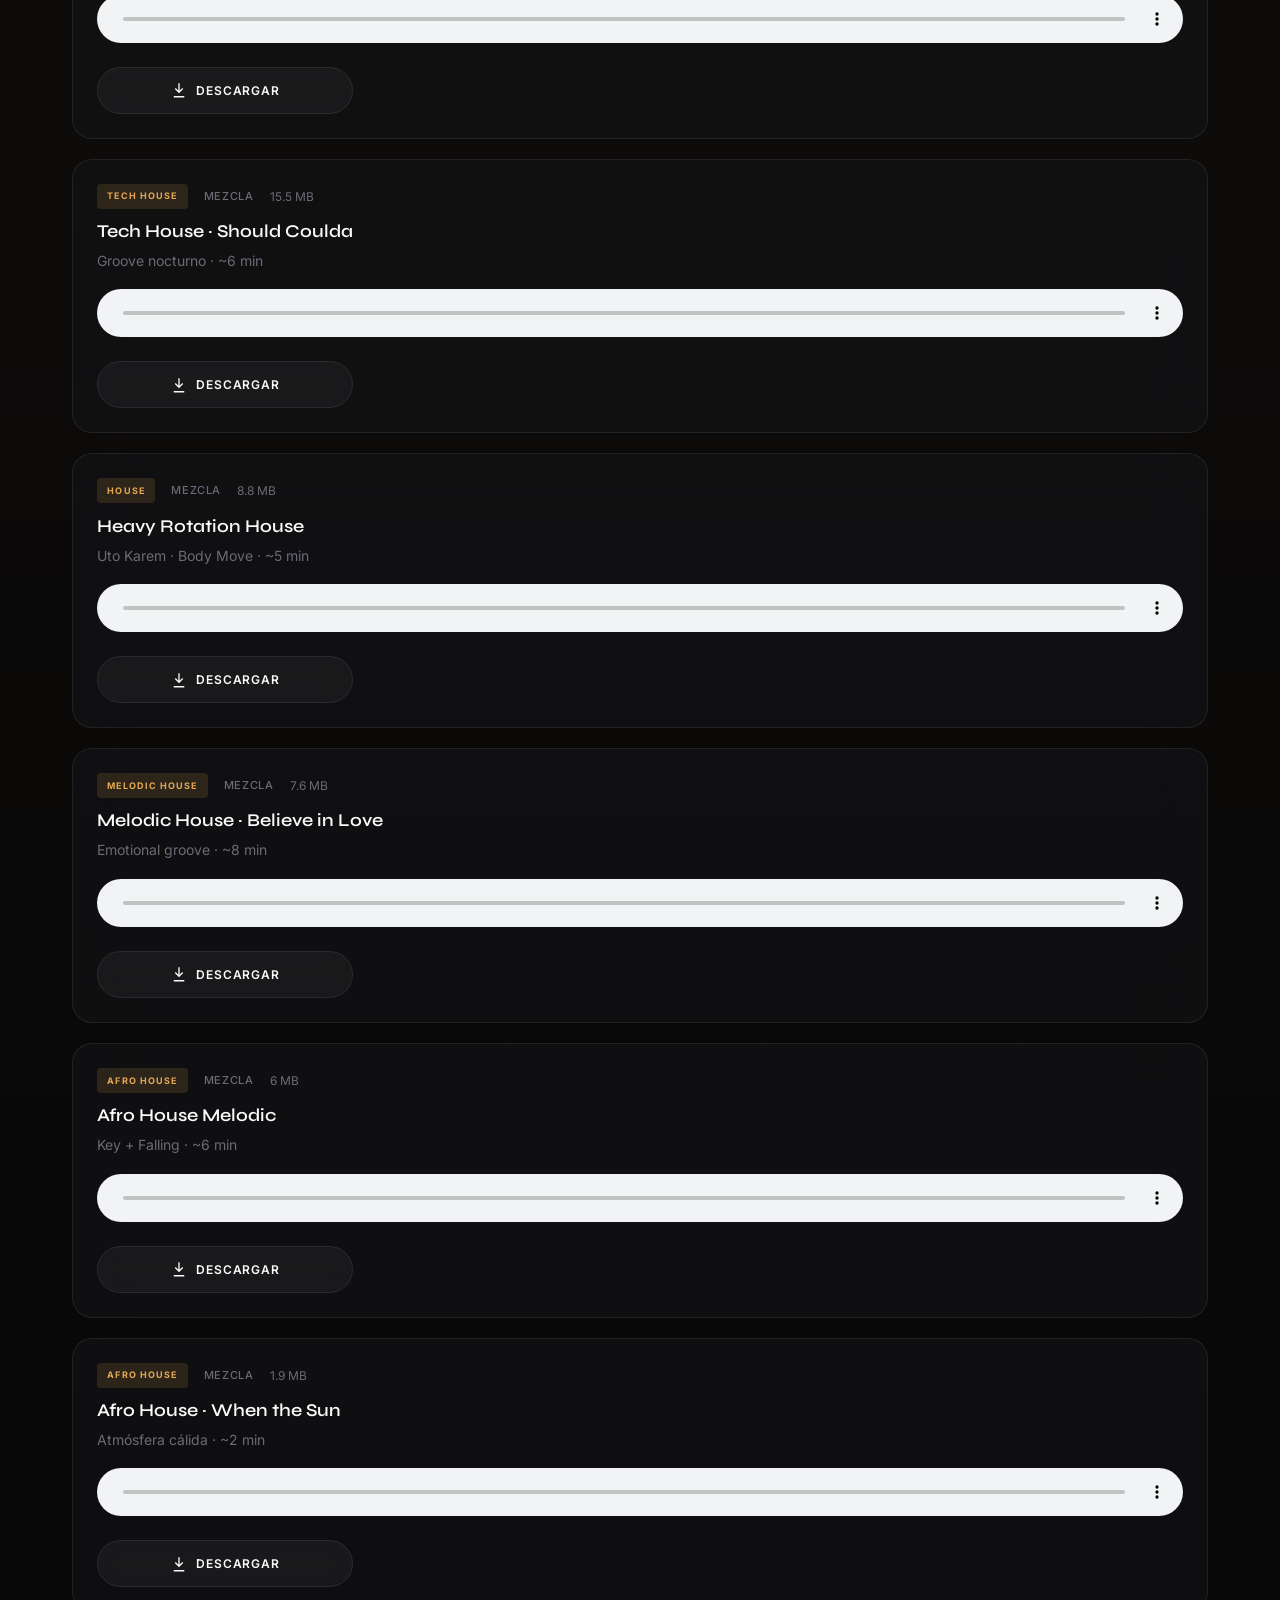
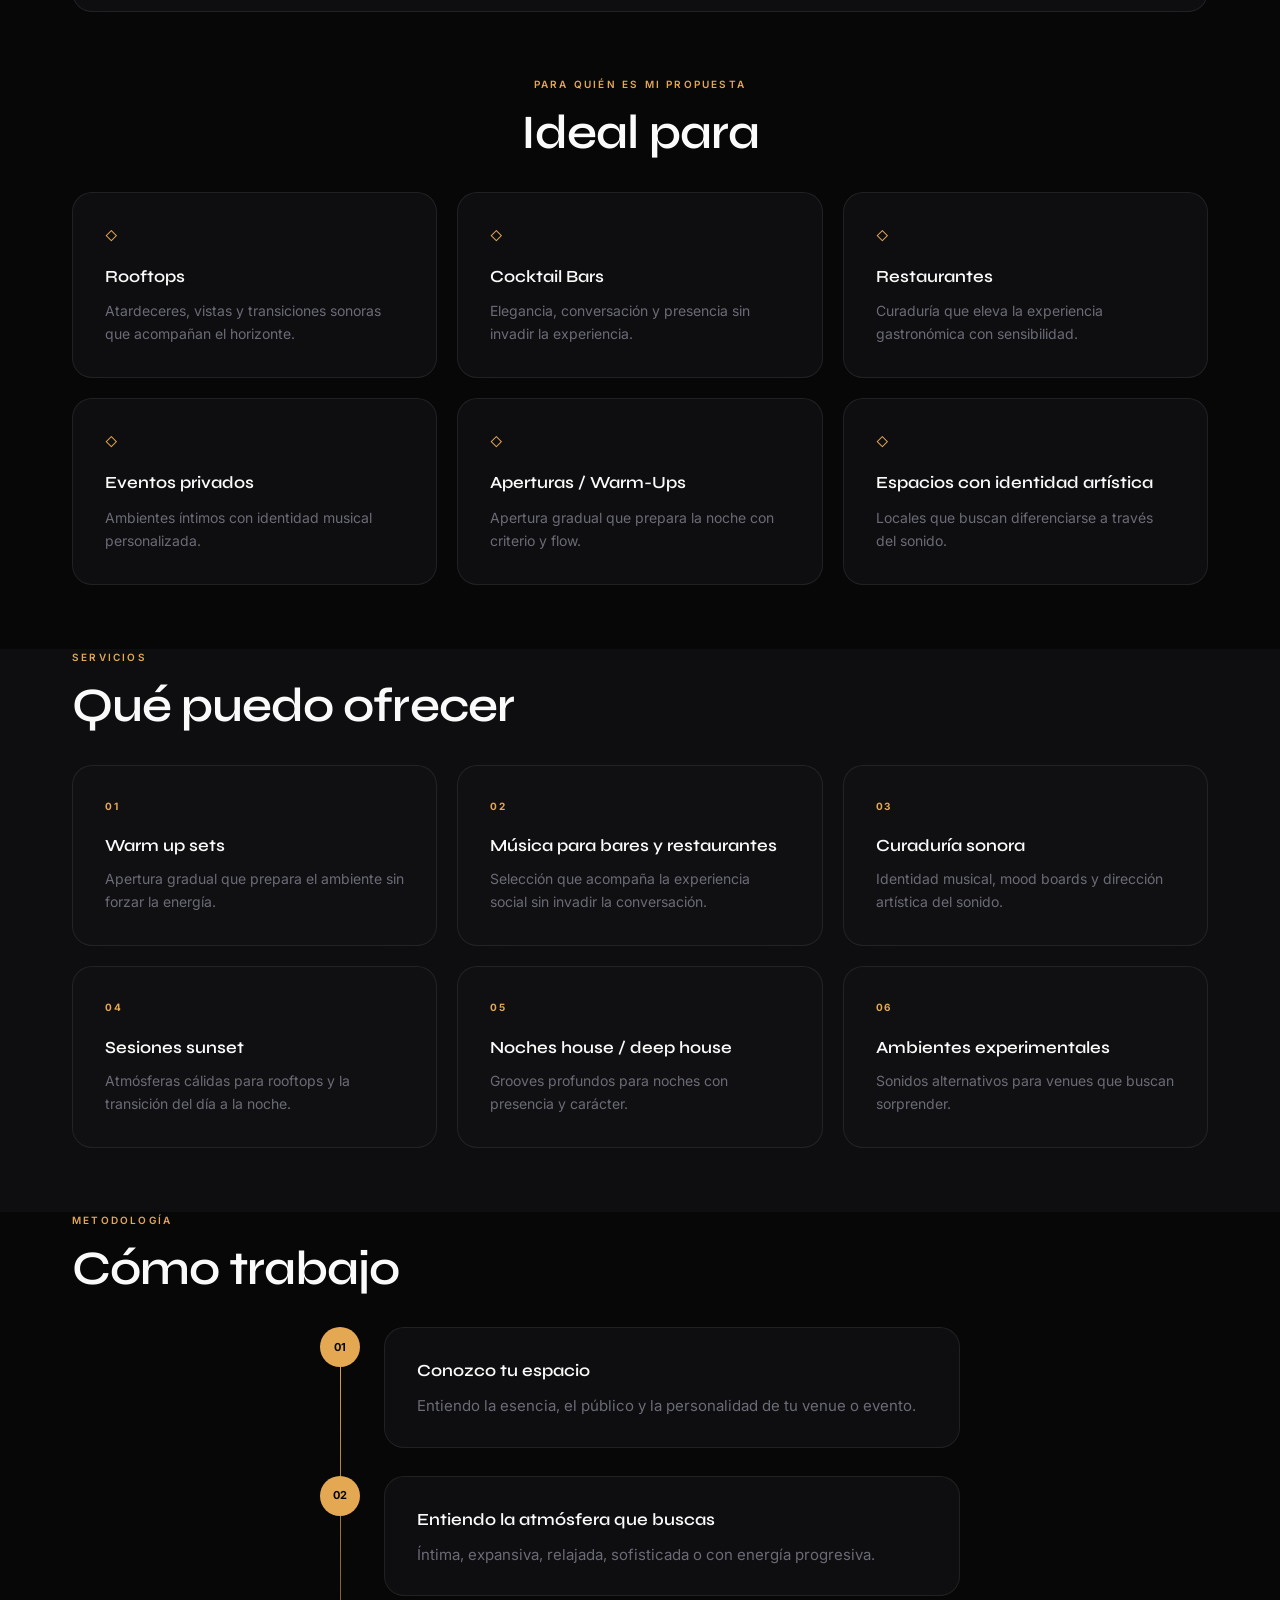
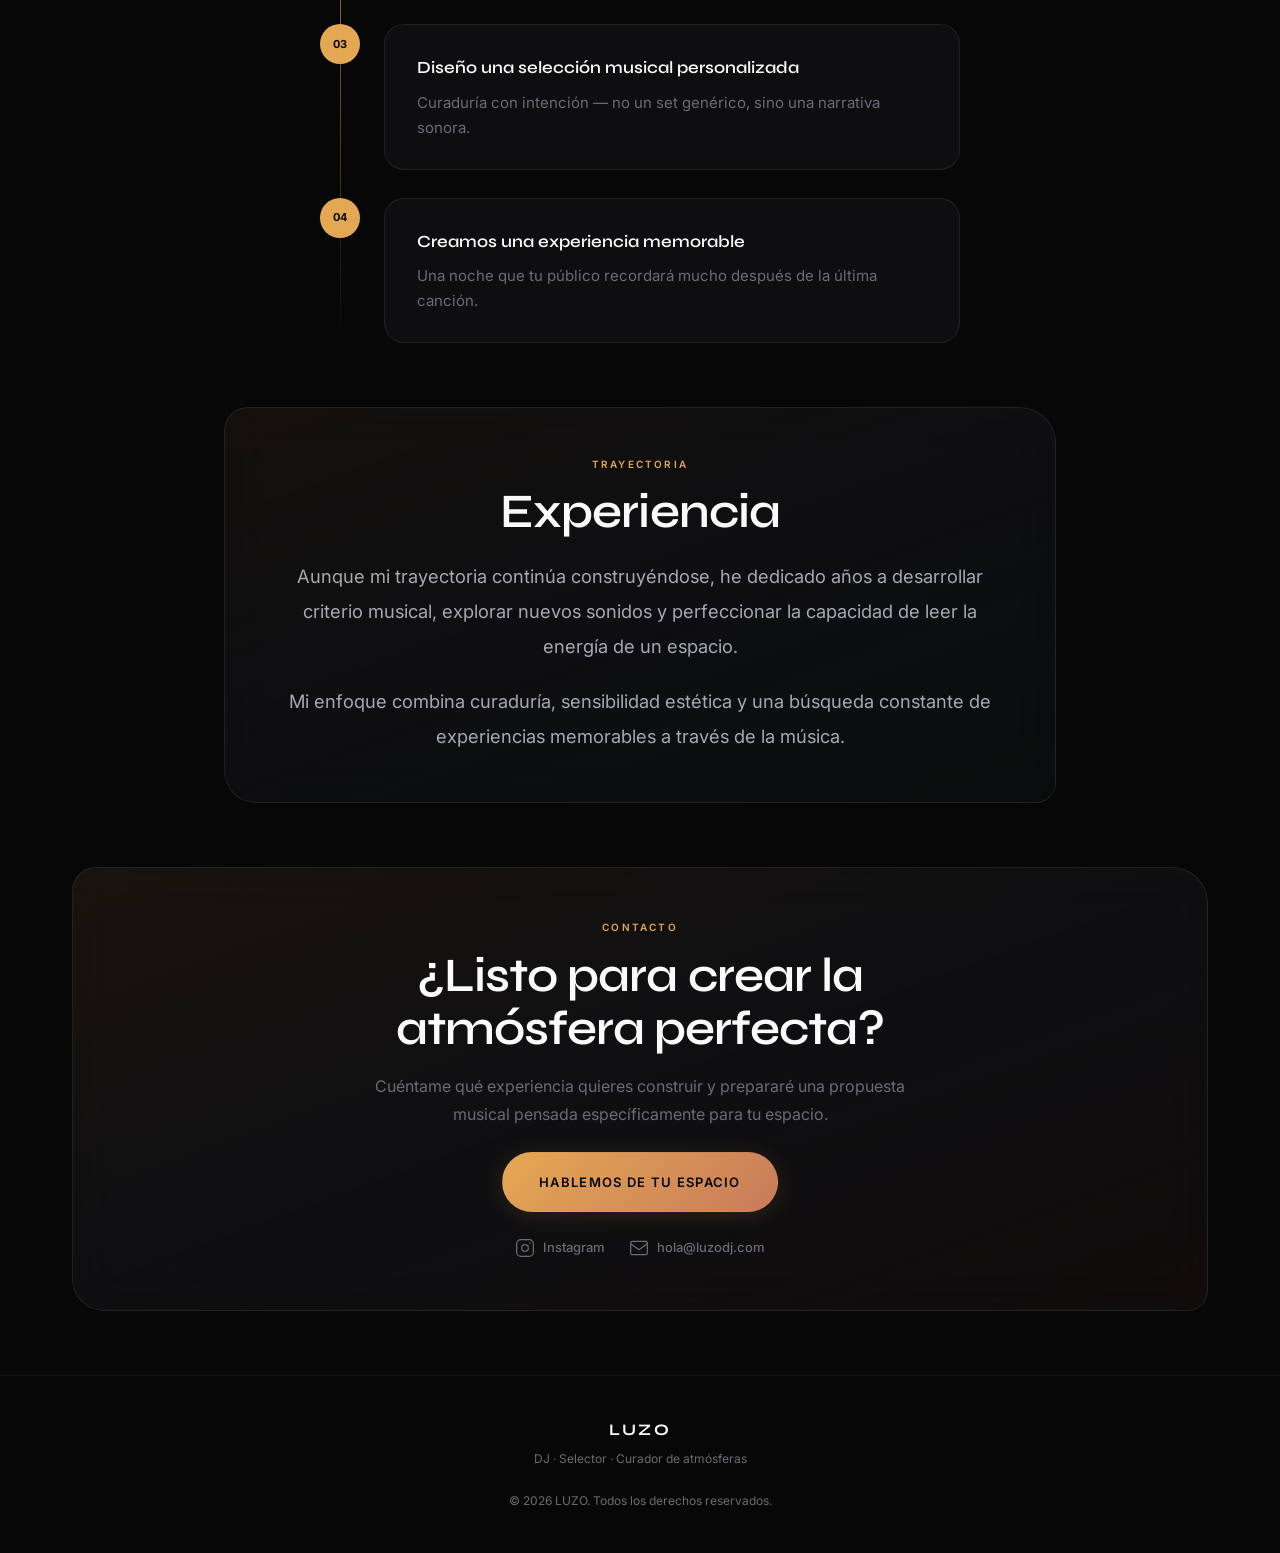
==== commit d4b85e53: "Hide mix archive until opened from hero or nav." ====
--- a/sets.html
+++ b/sets.html
@@ -8,6 +8,6 @@
   <script>location.replace("index.html#boveda");</script>
 </head>
 <body>
-  <p><a href="index.html#boveda">Ir a la bóveda sonora</a></p>
+  <p><a href="index.html#boveda">Escucha y descarga mis mezclas</a></p>
 </body>
 </html>
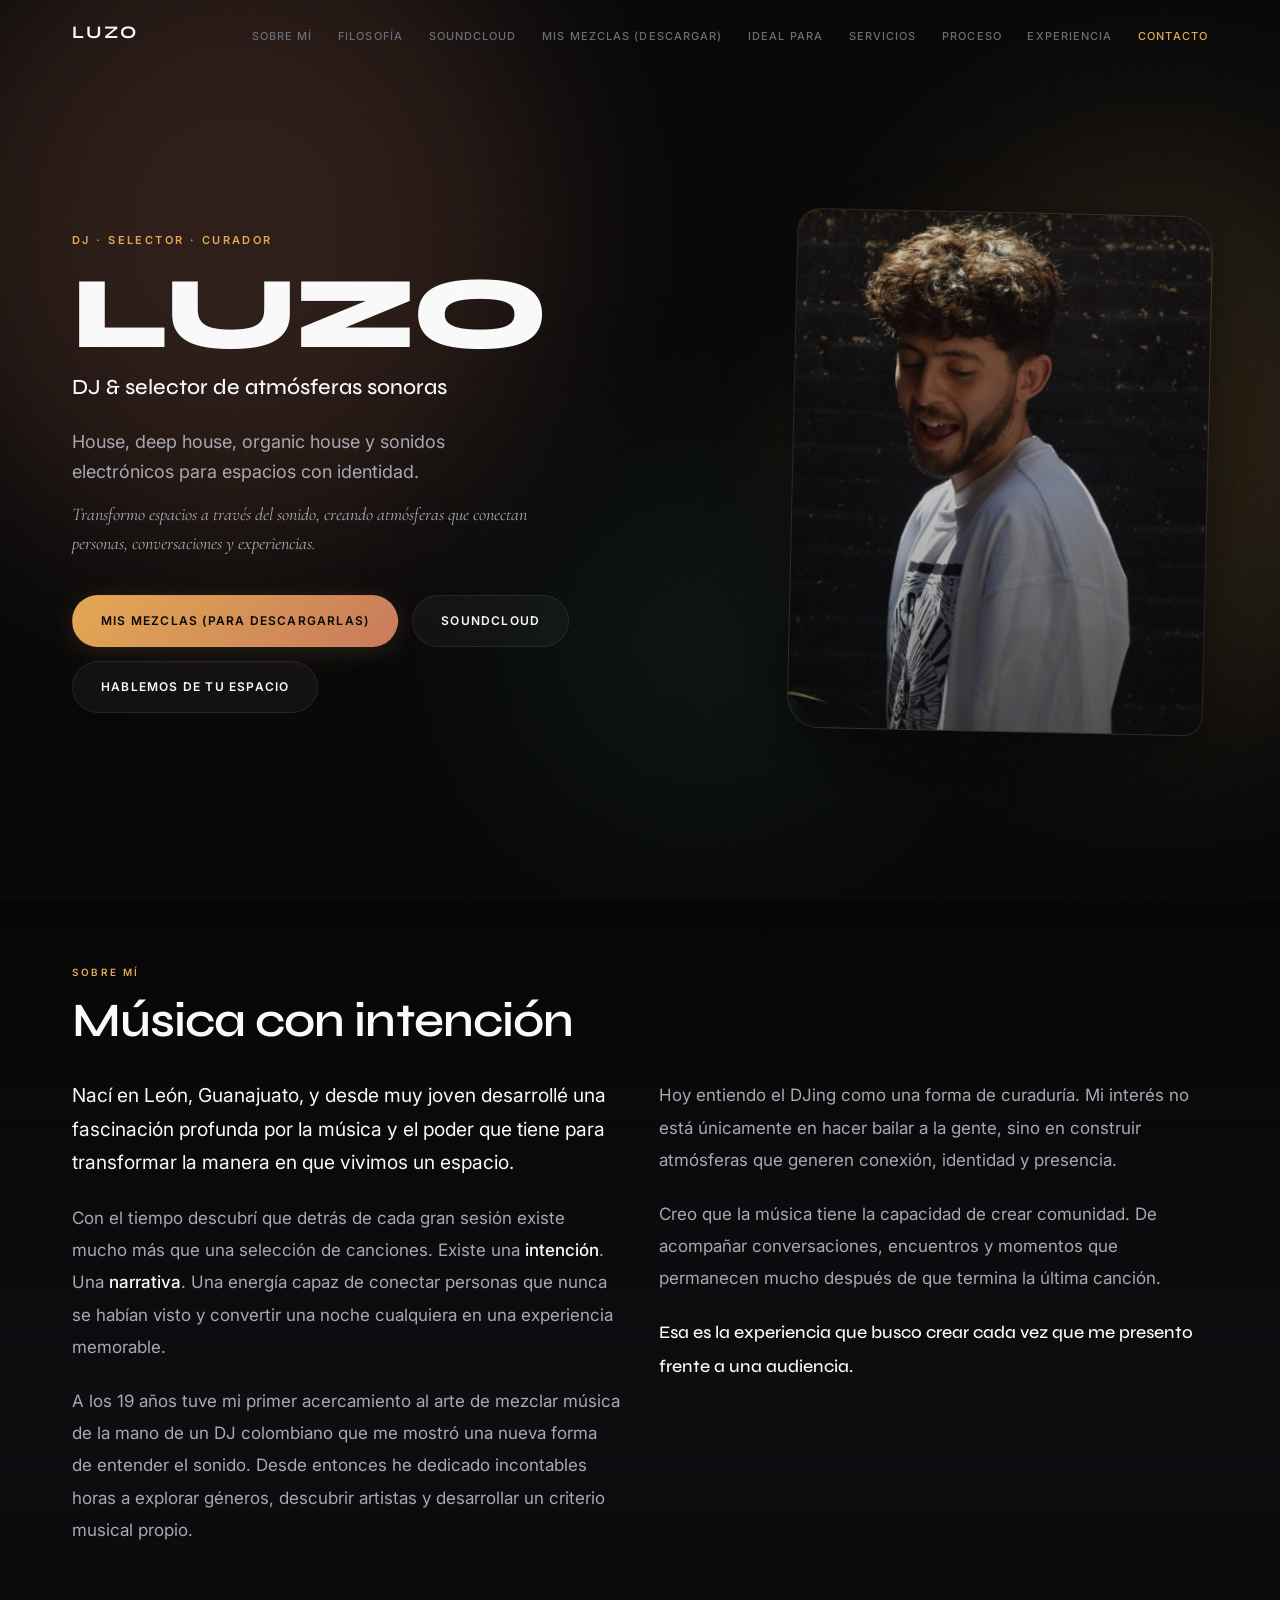
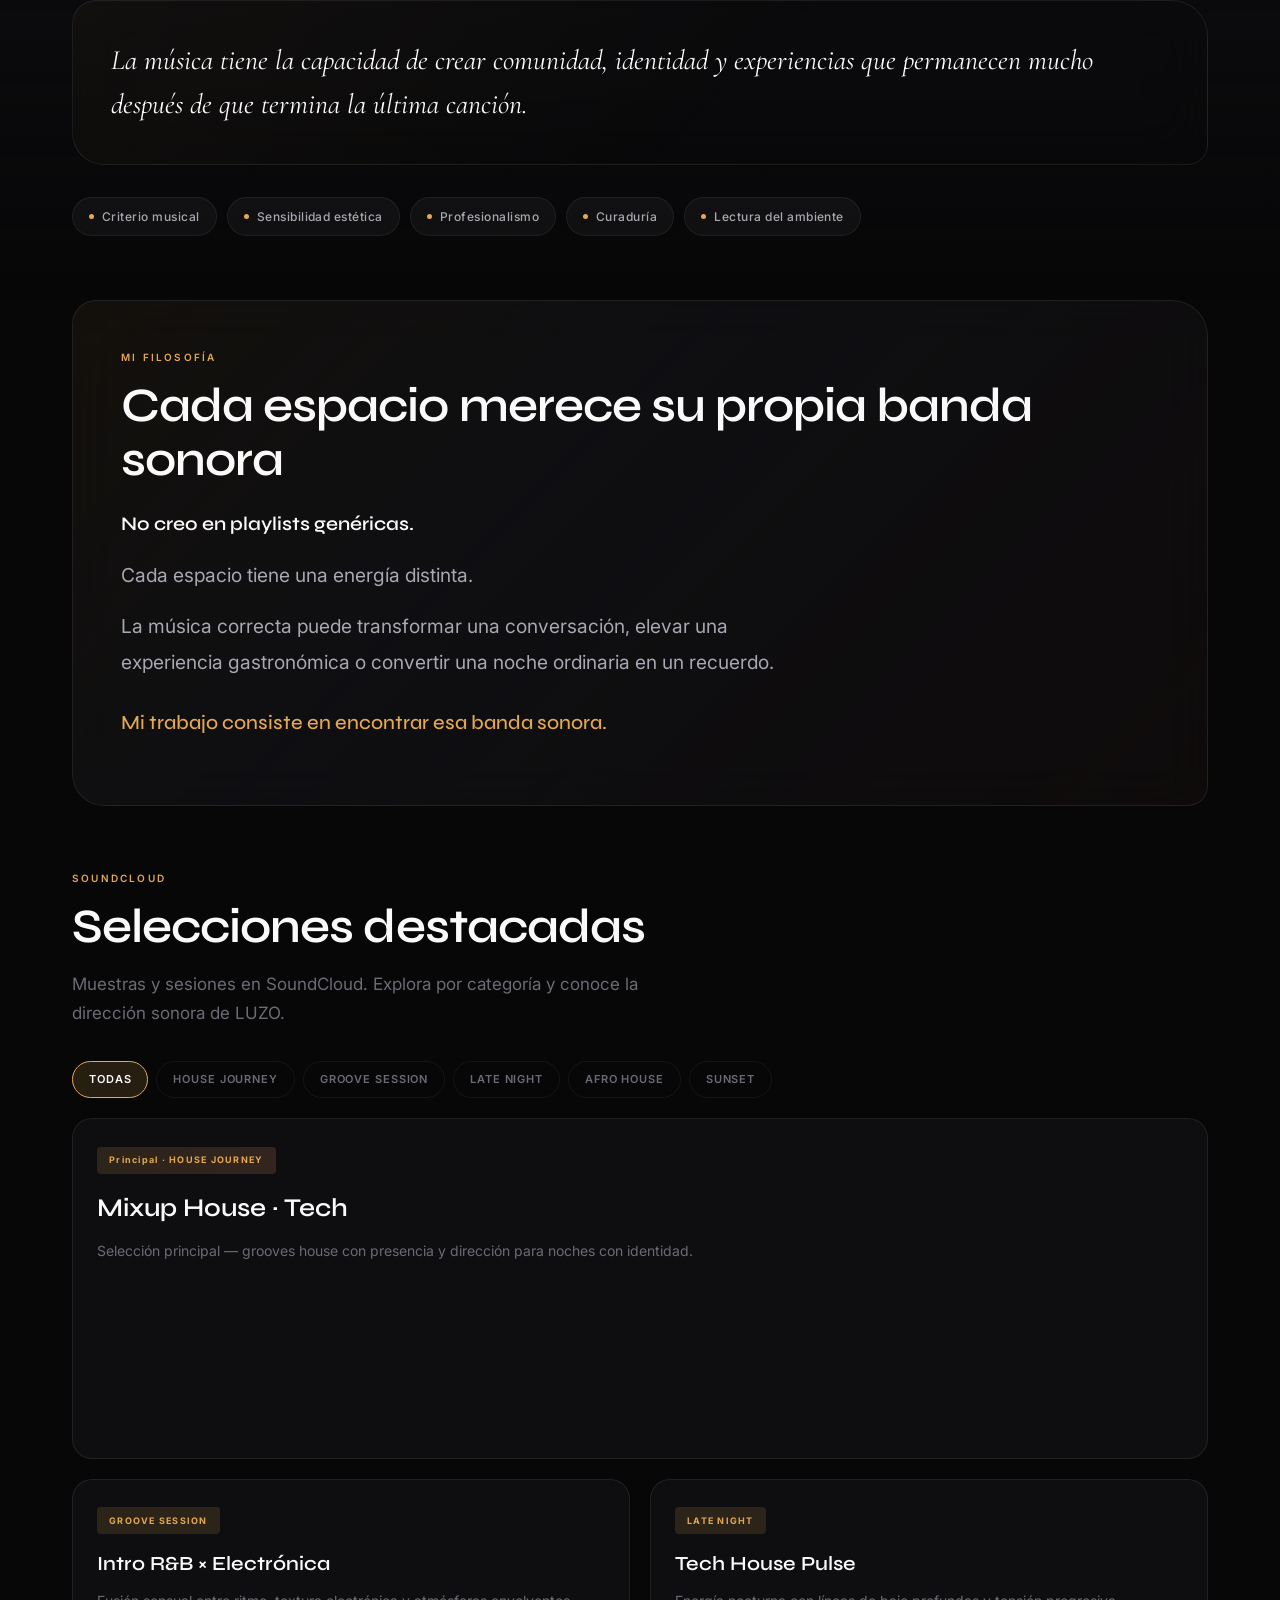
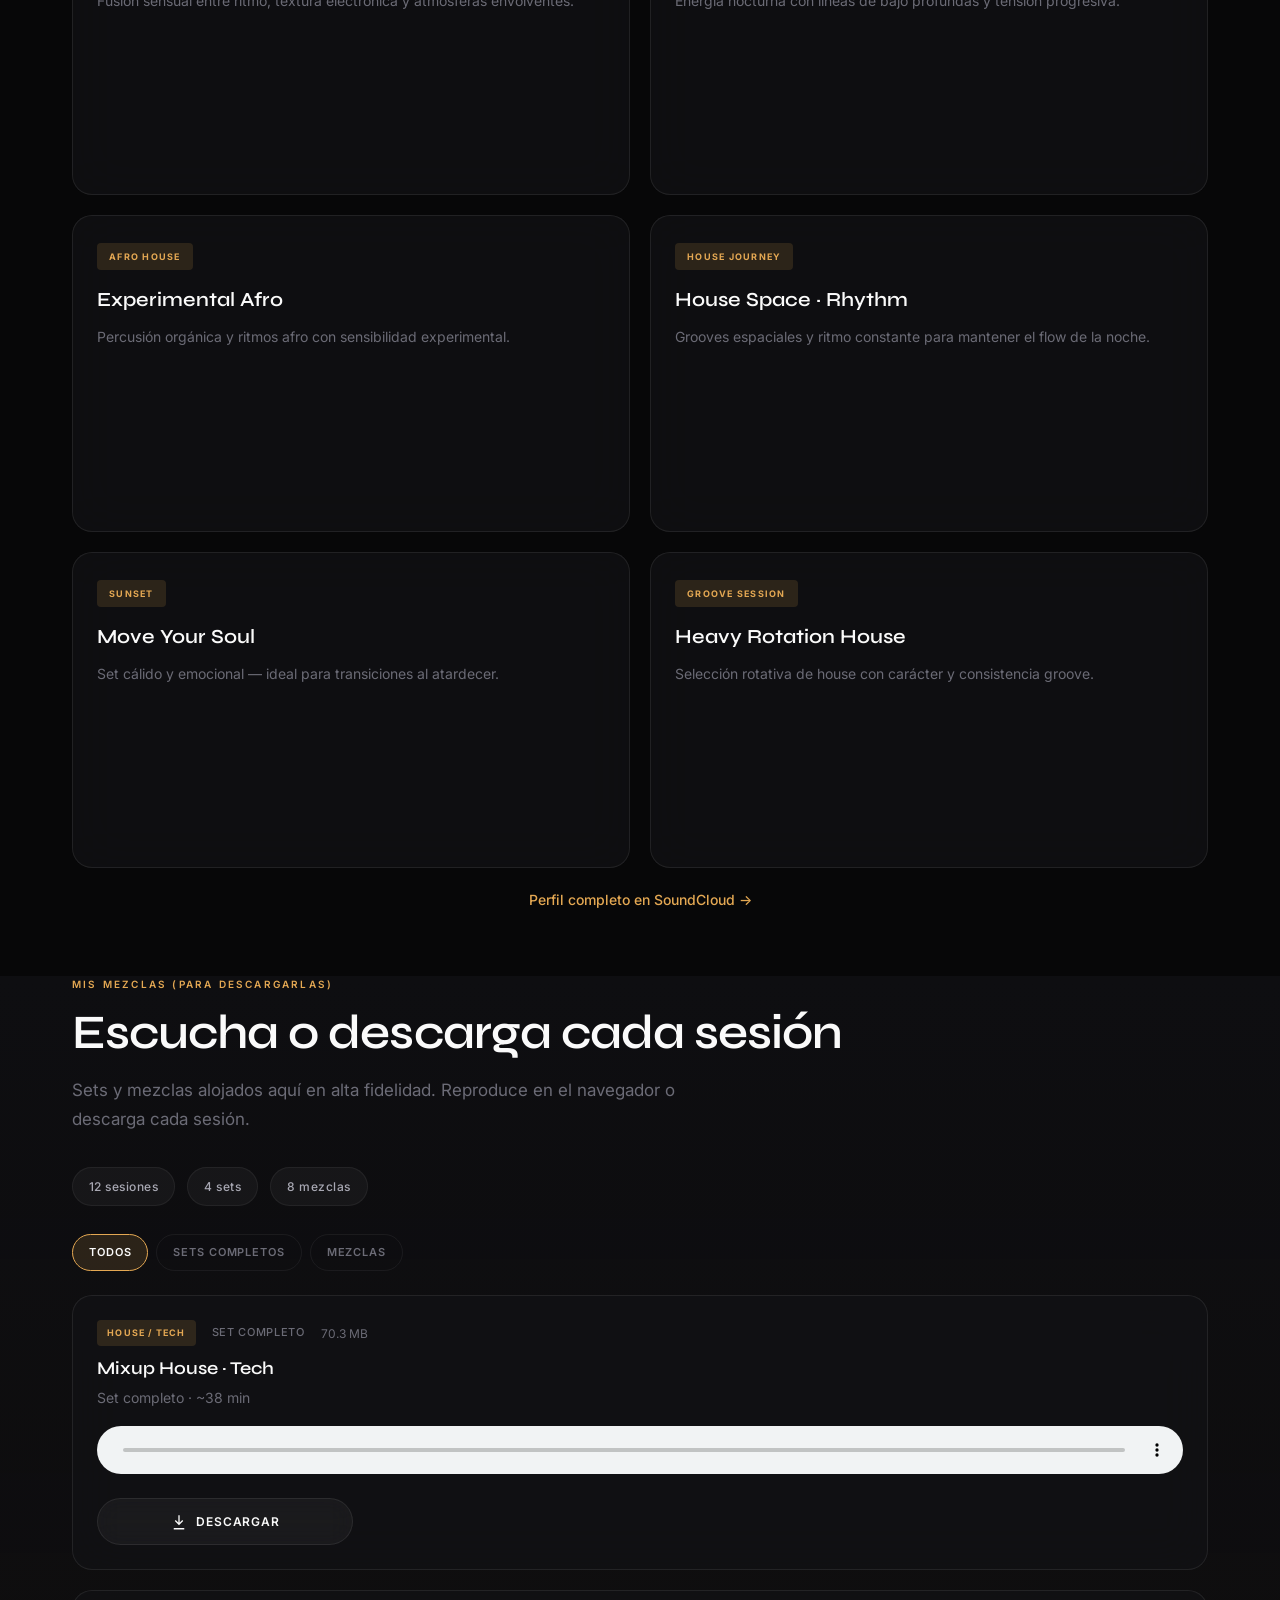
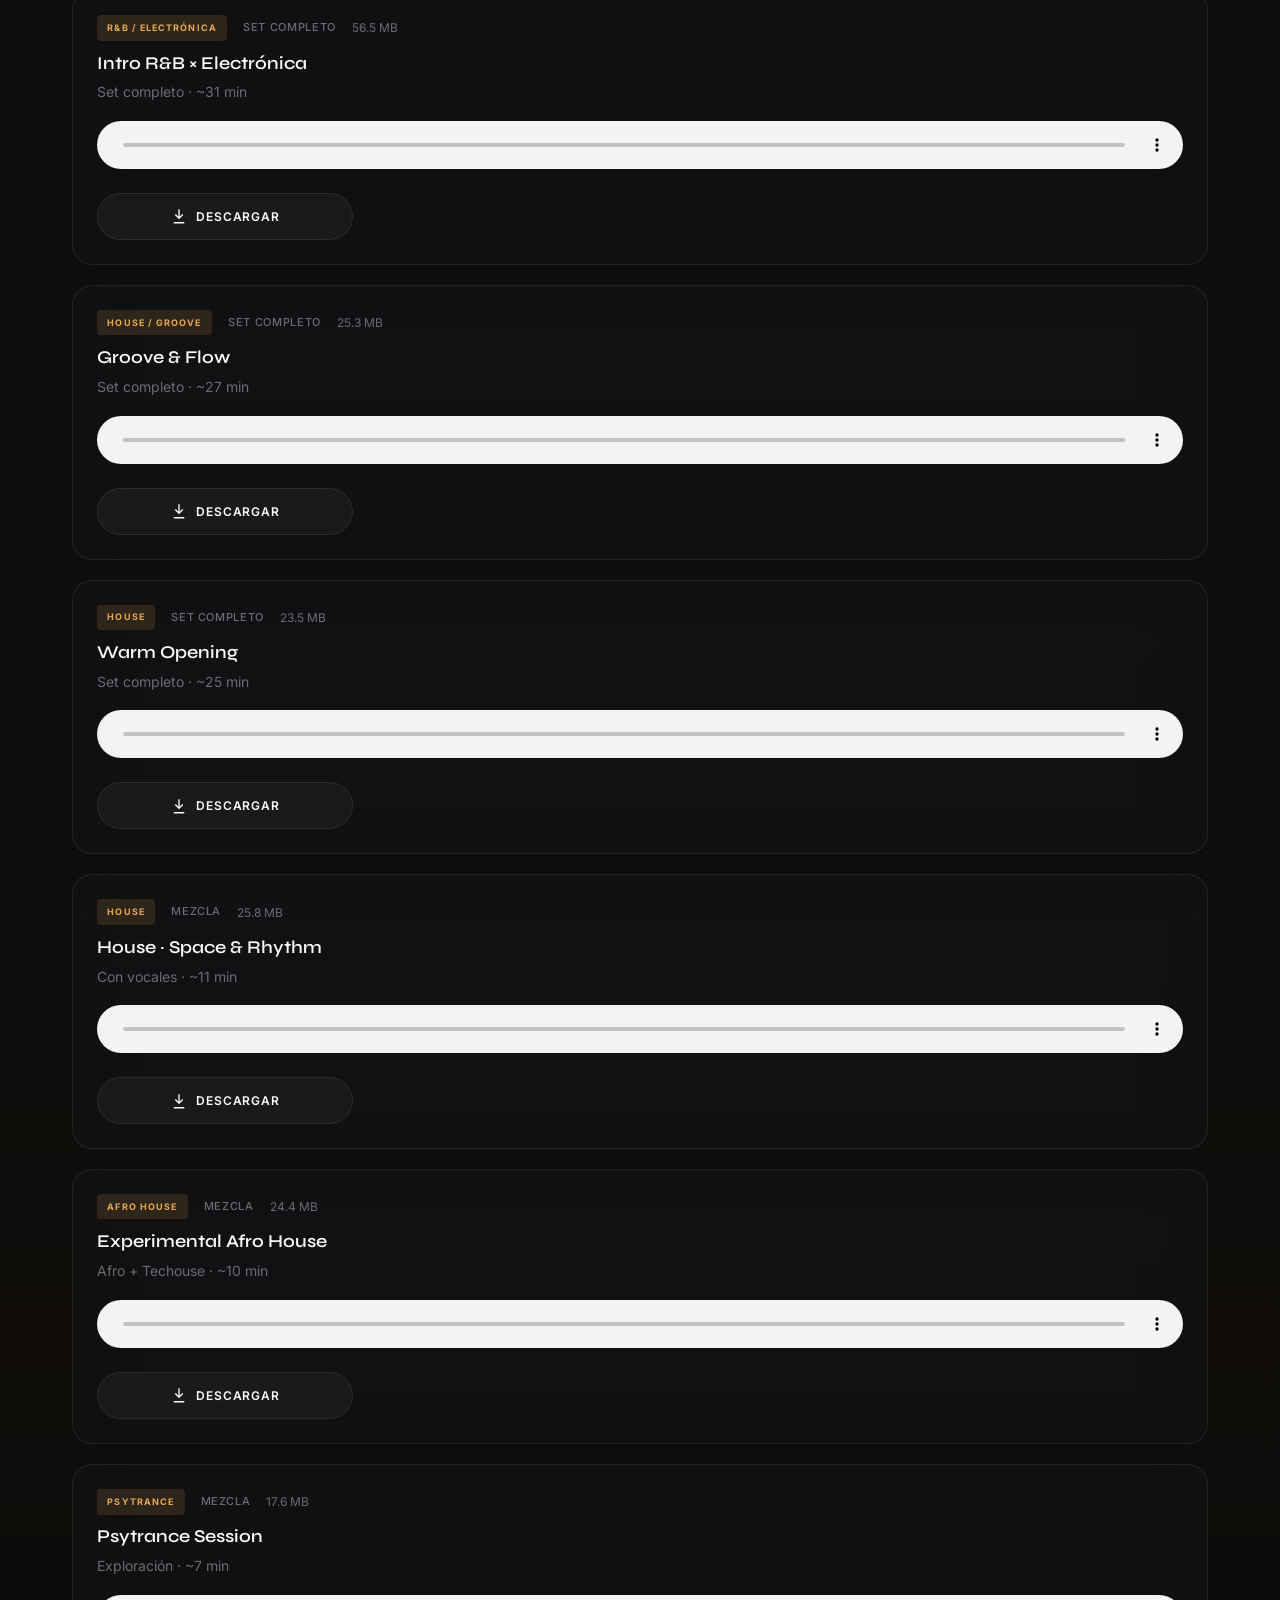
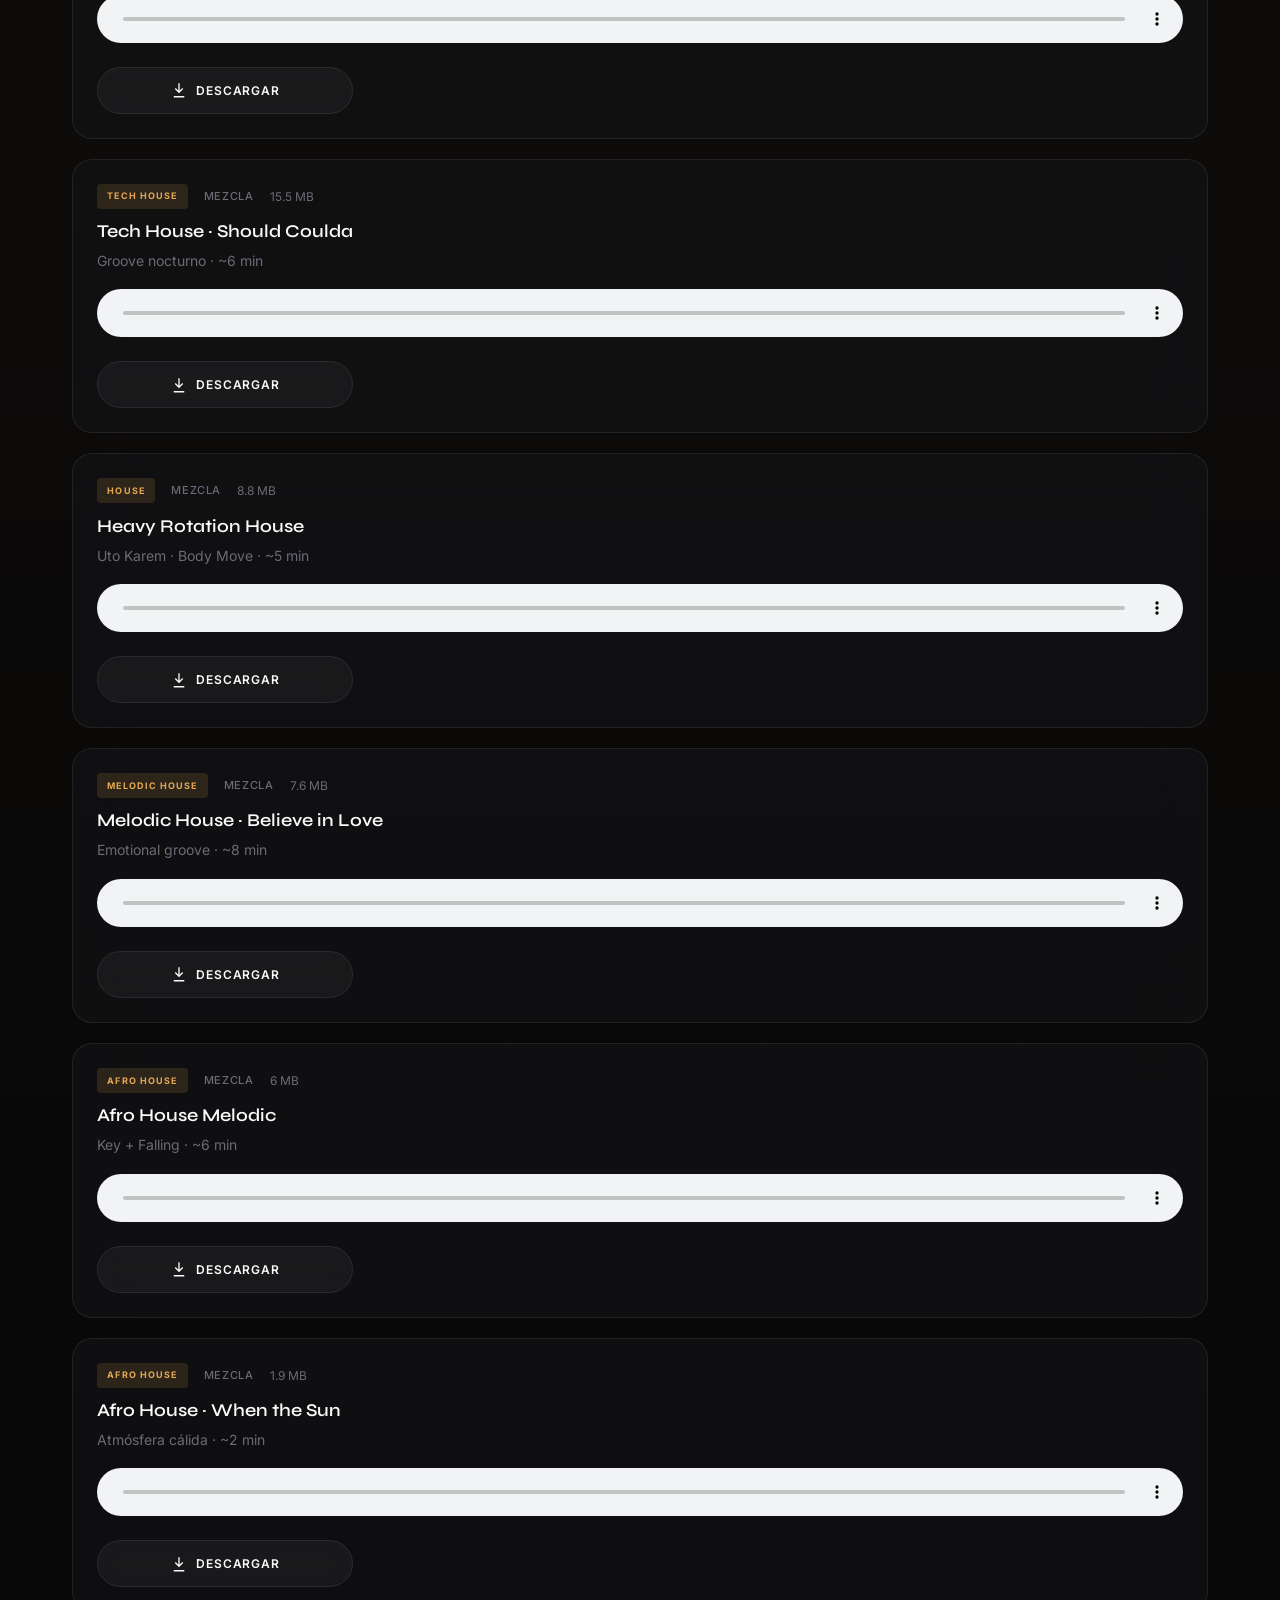
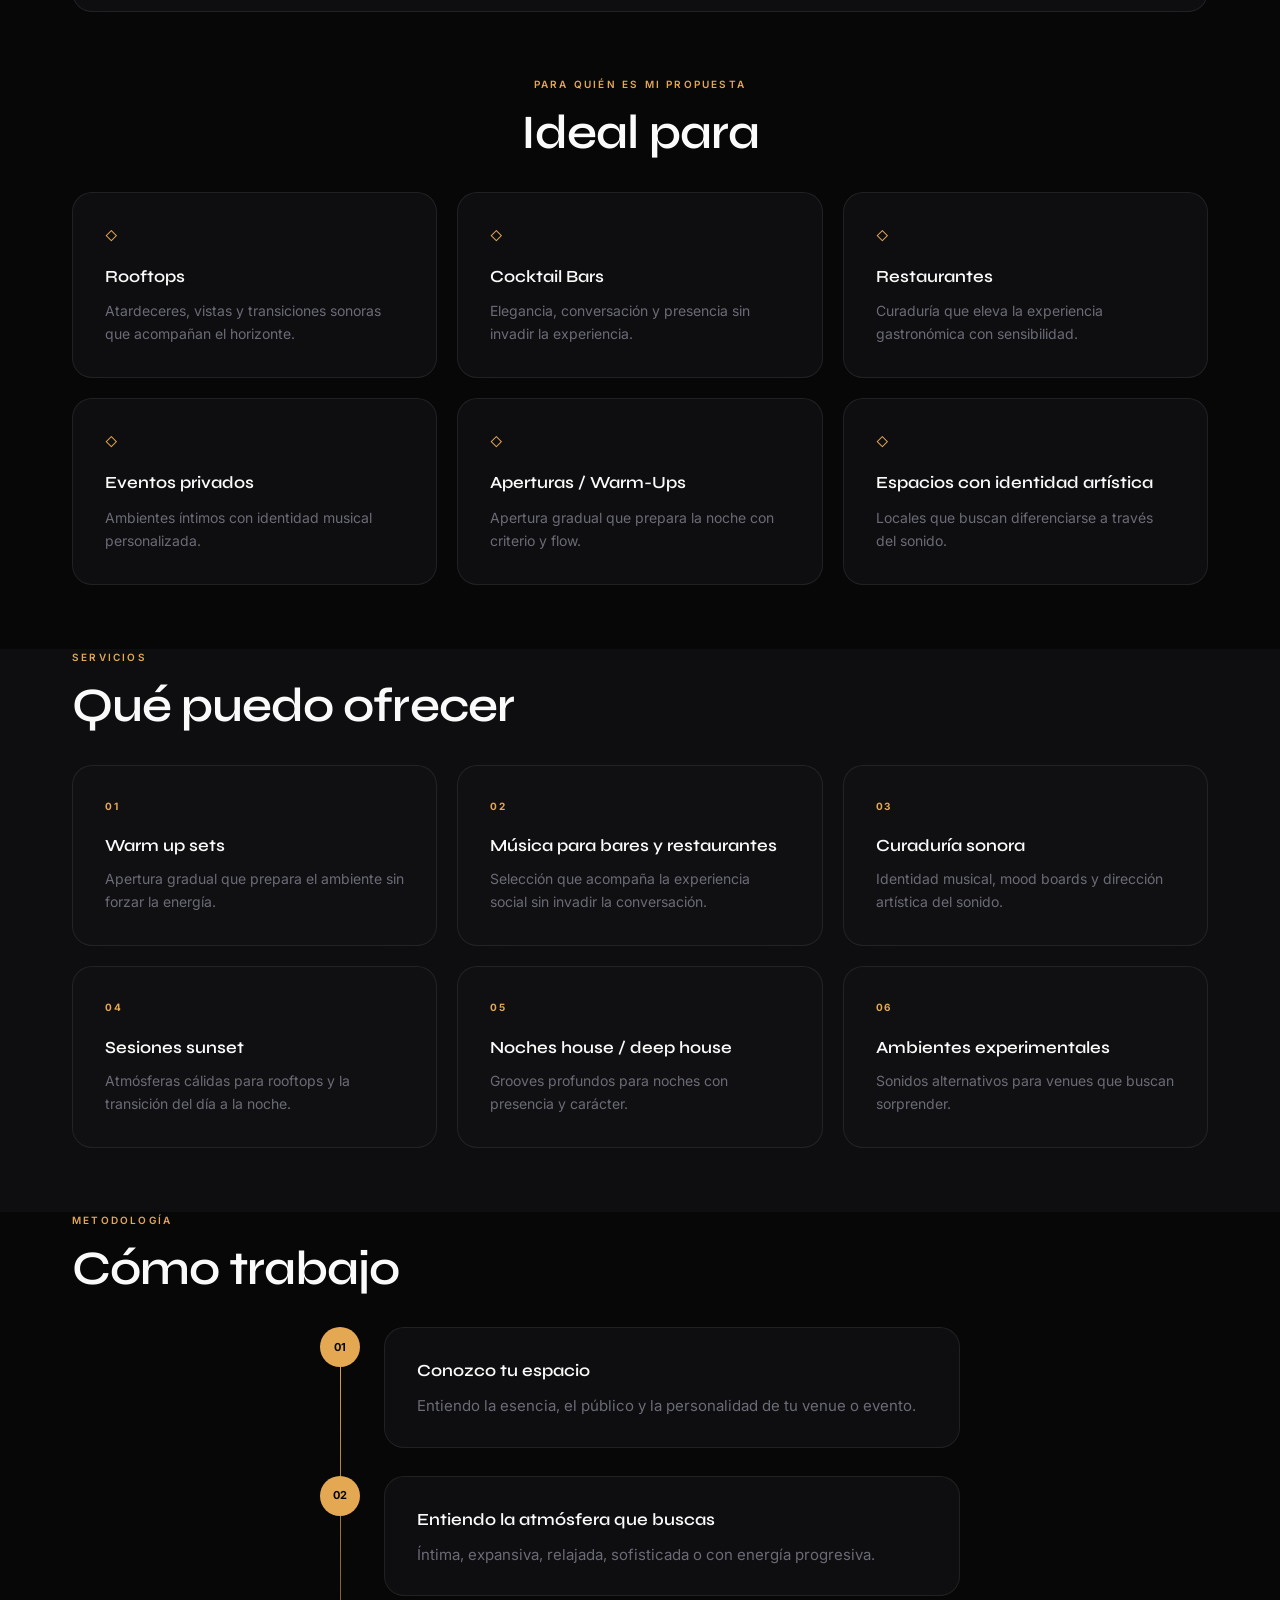
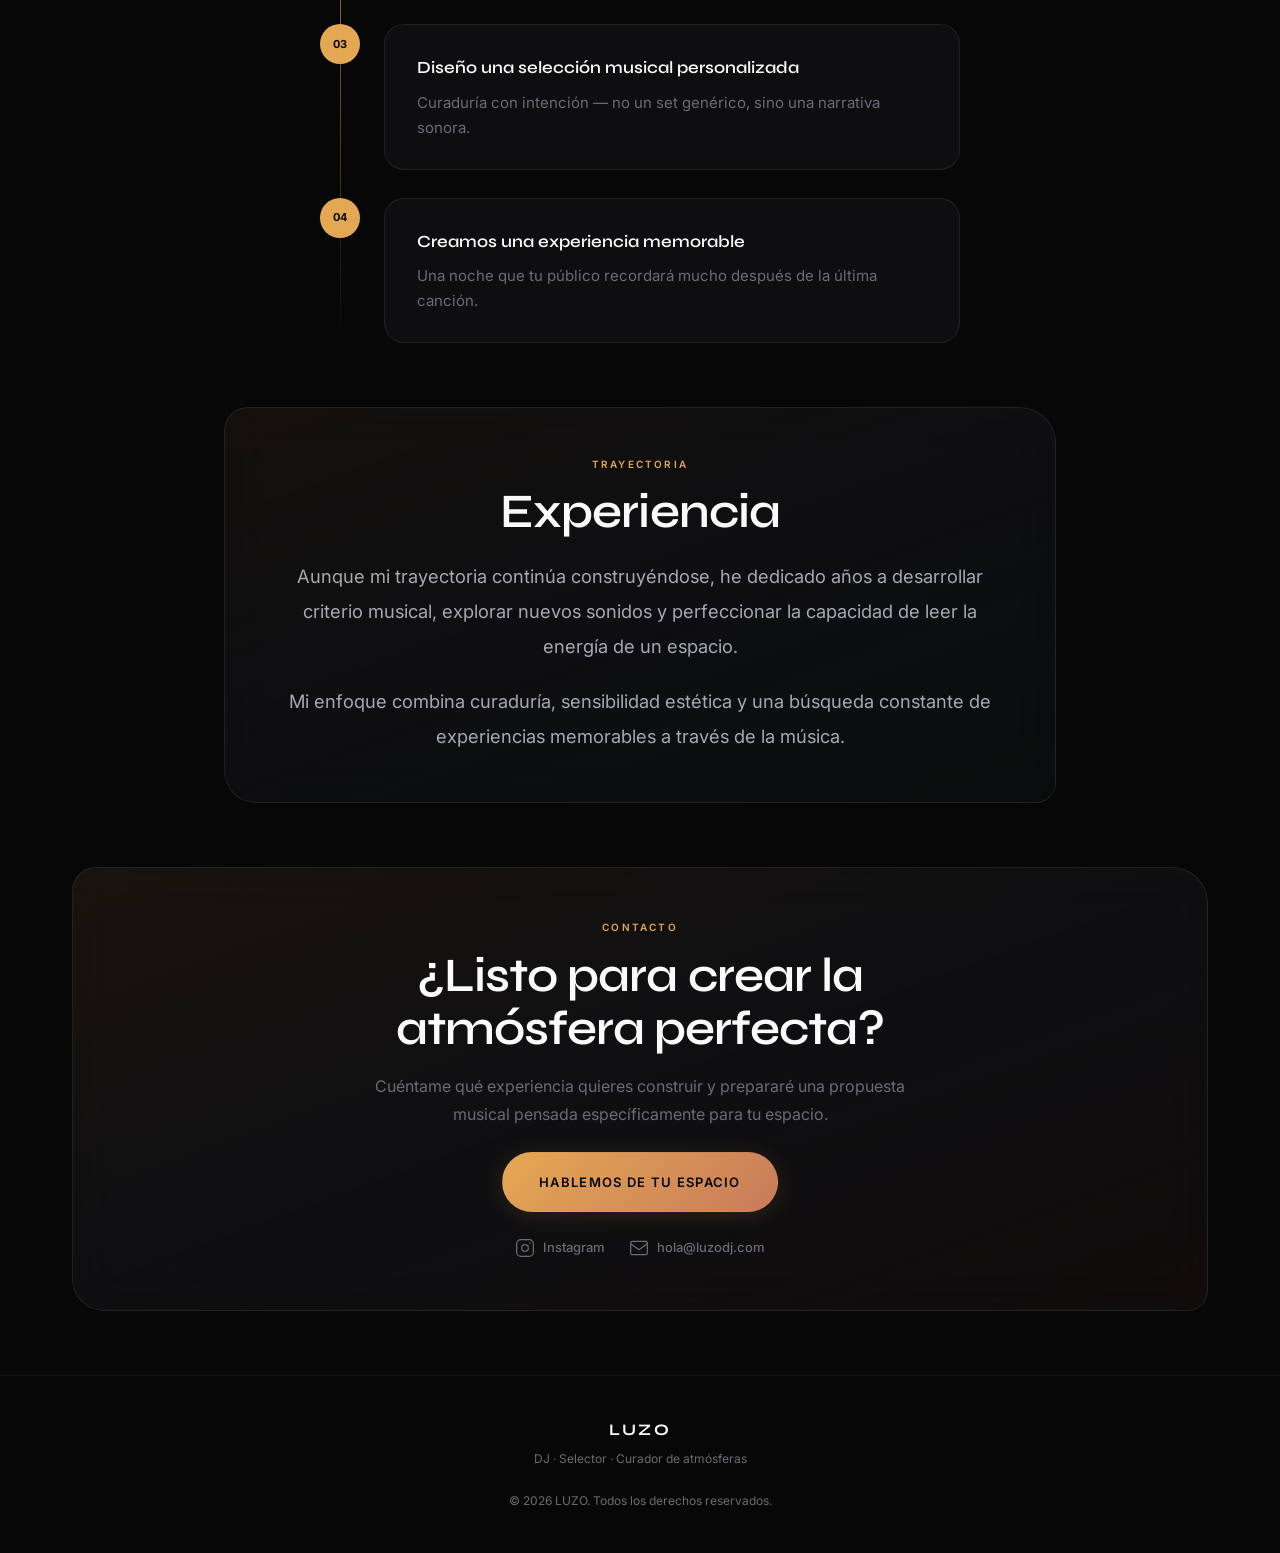
==== commit 228e2fe9: "Rename archive to Mis mezclas (para descargarlas)." ====
--- a/sets.html
+++ b/sets.html
@@ -8,6 +8,6 @@
   <script>location.replace("index.html#boveda");</script>
 </head>
 <body>
-  <p><a href="index.html#boveda">Escucha y descarga mis mezclas</a></p>
+  <p><a href="index.html#boveda">Mis mezclas (para descargarlas)</a></p>
 </body>
 </html>
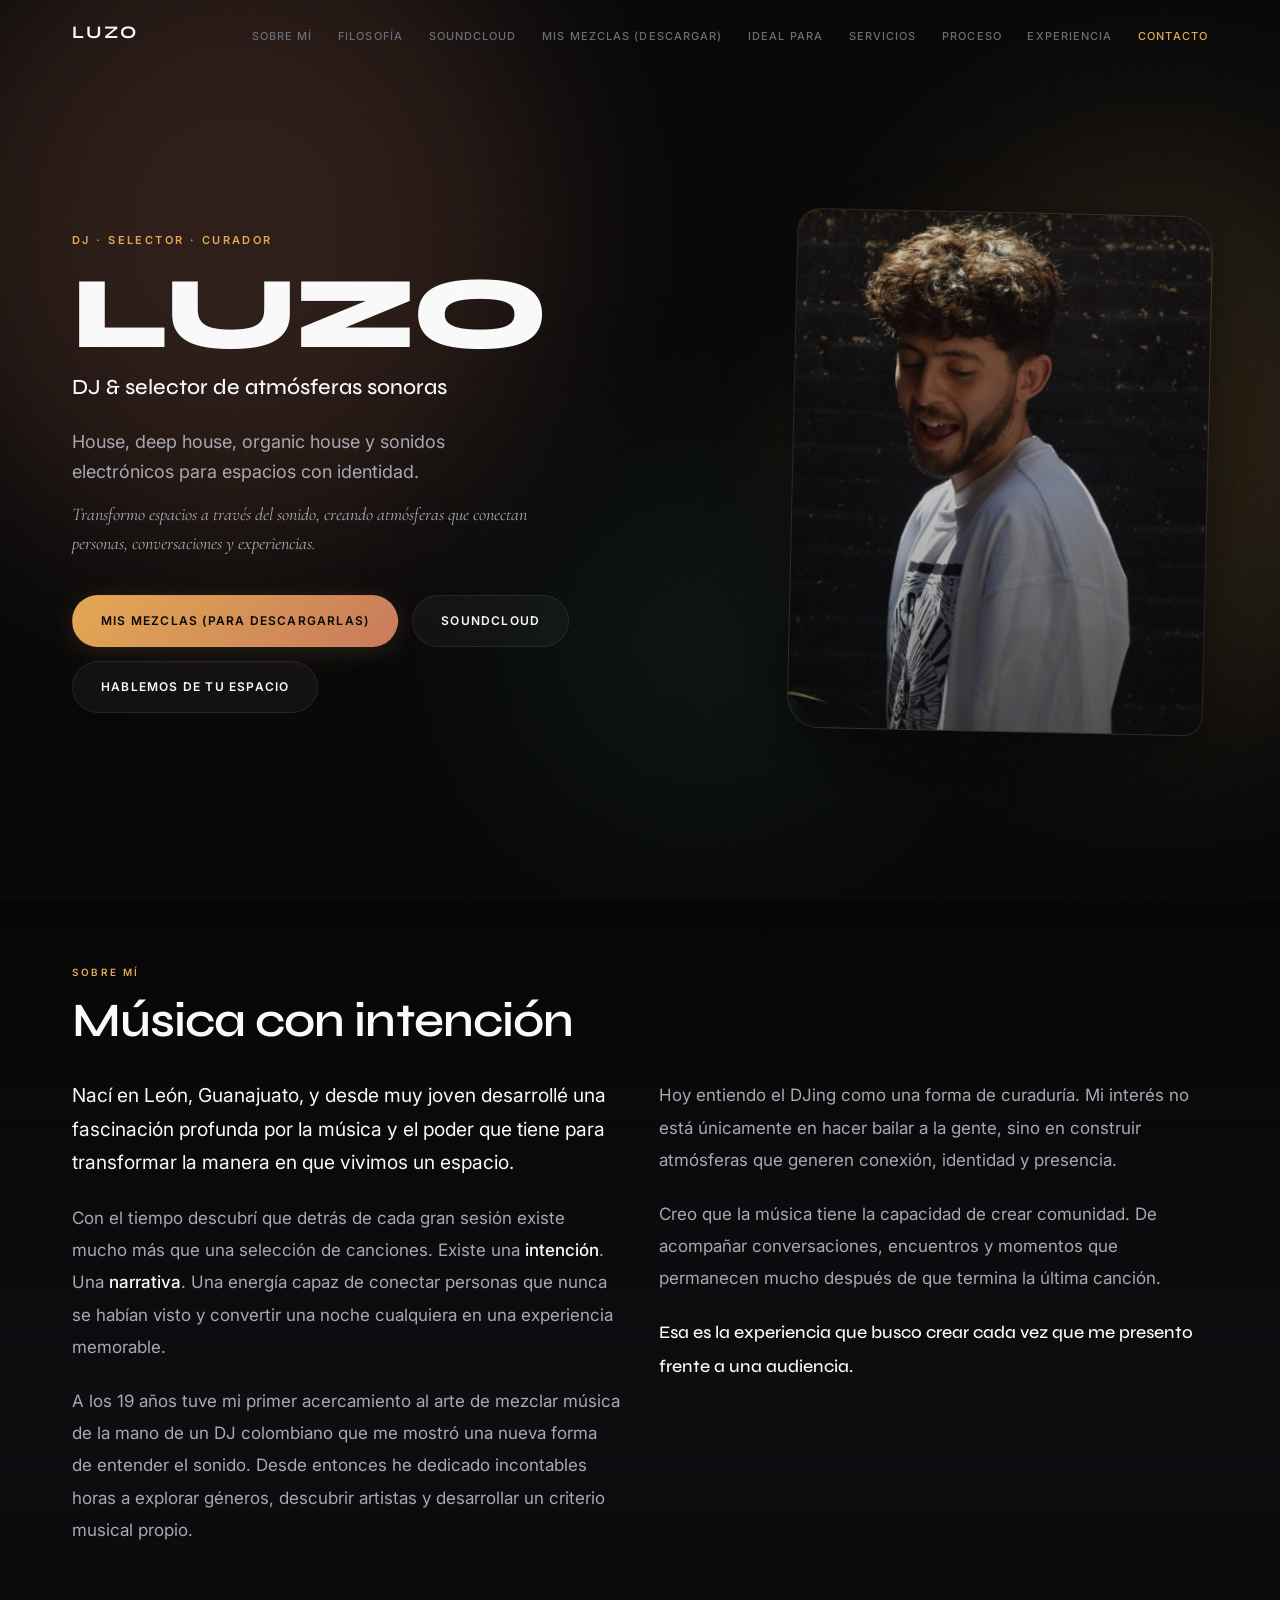
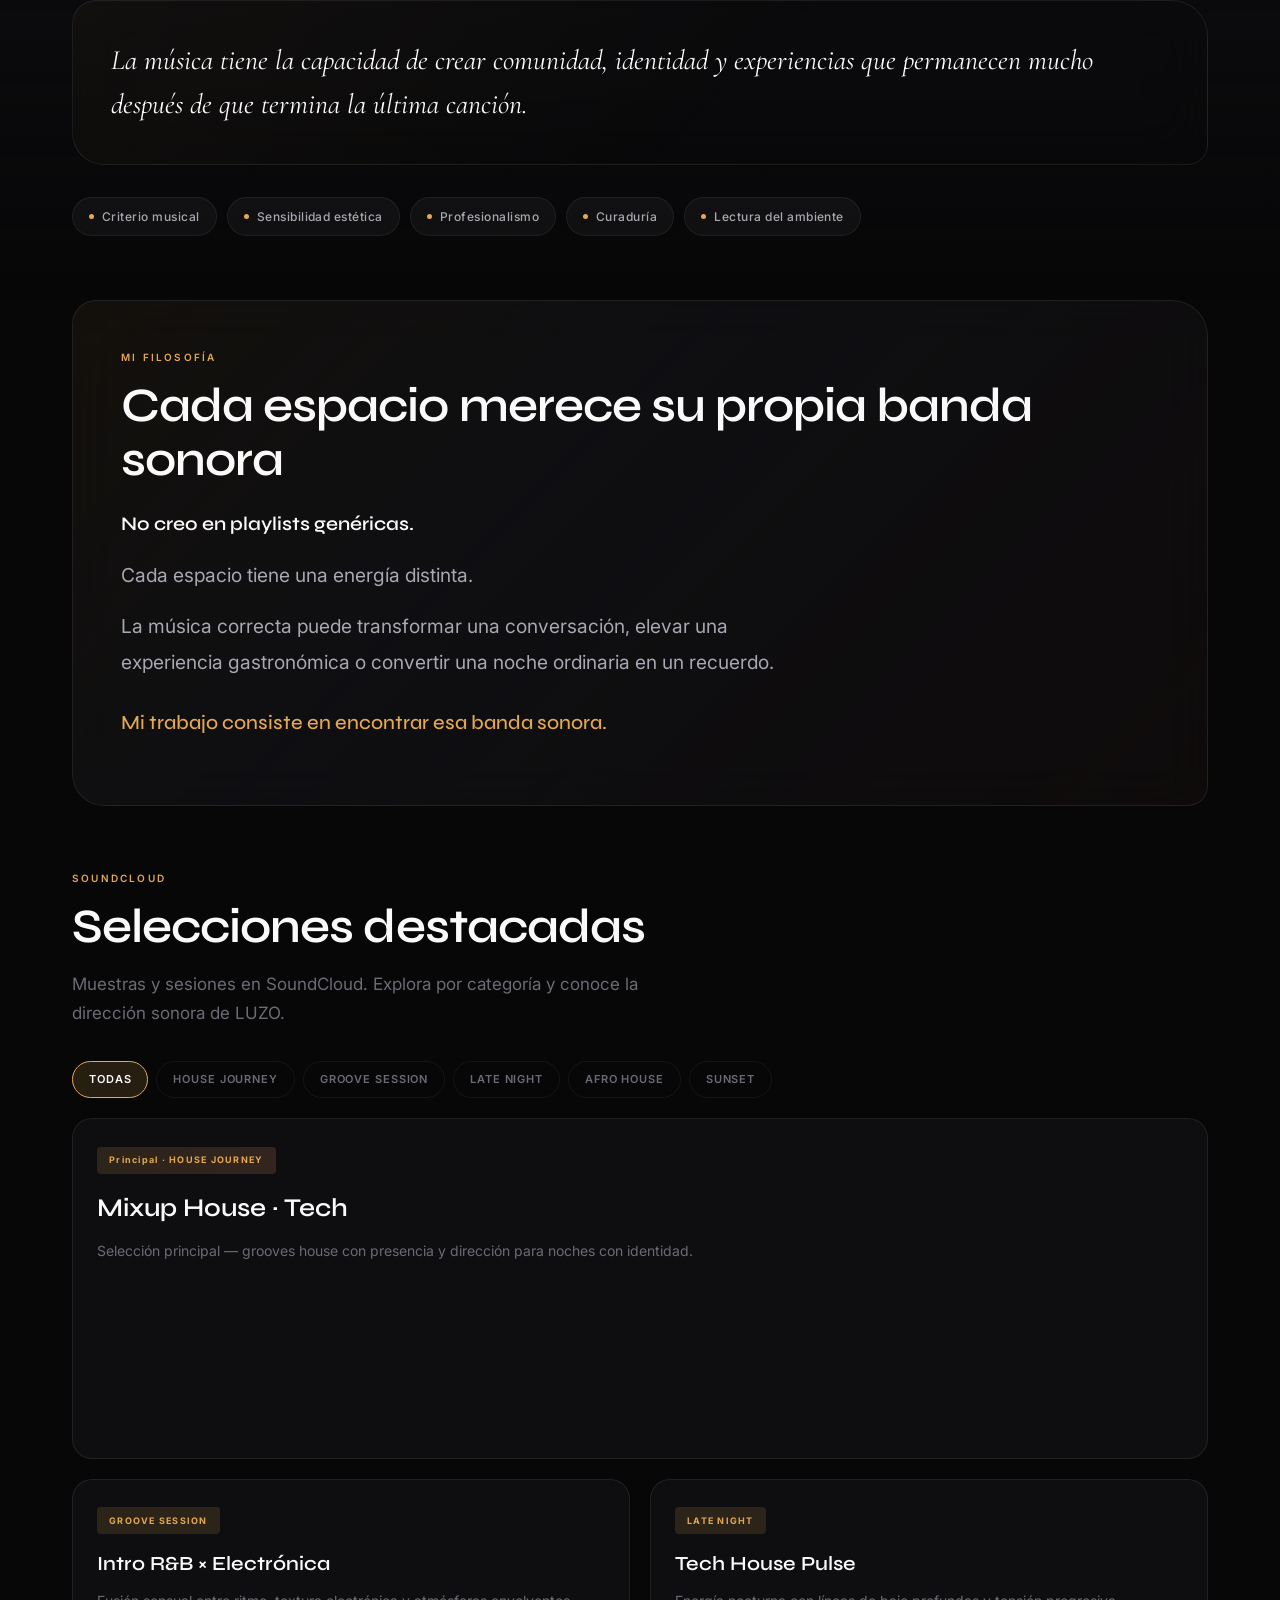
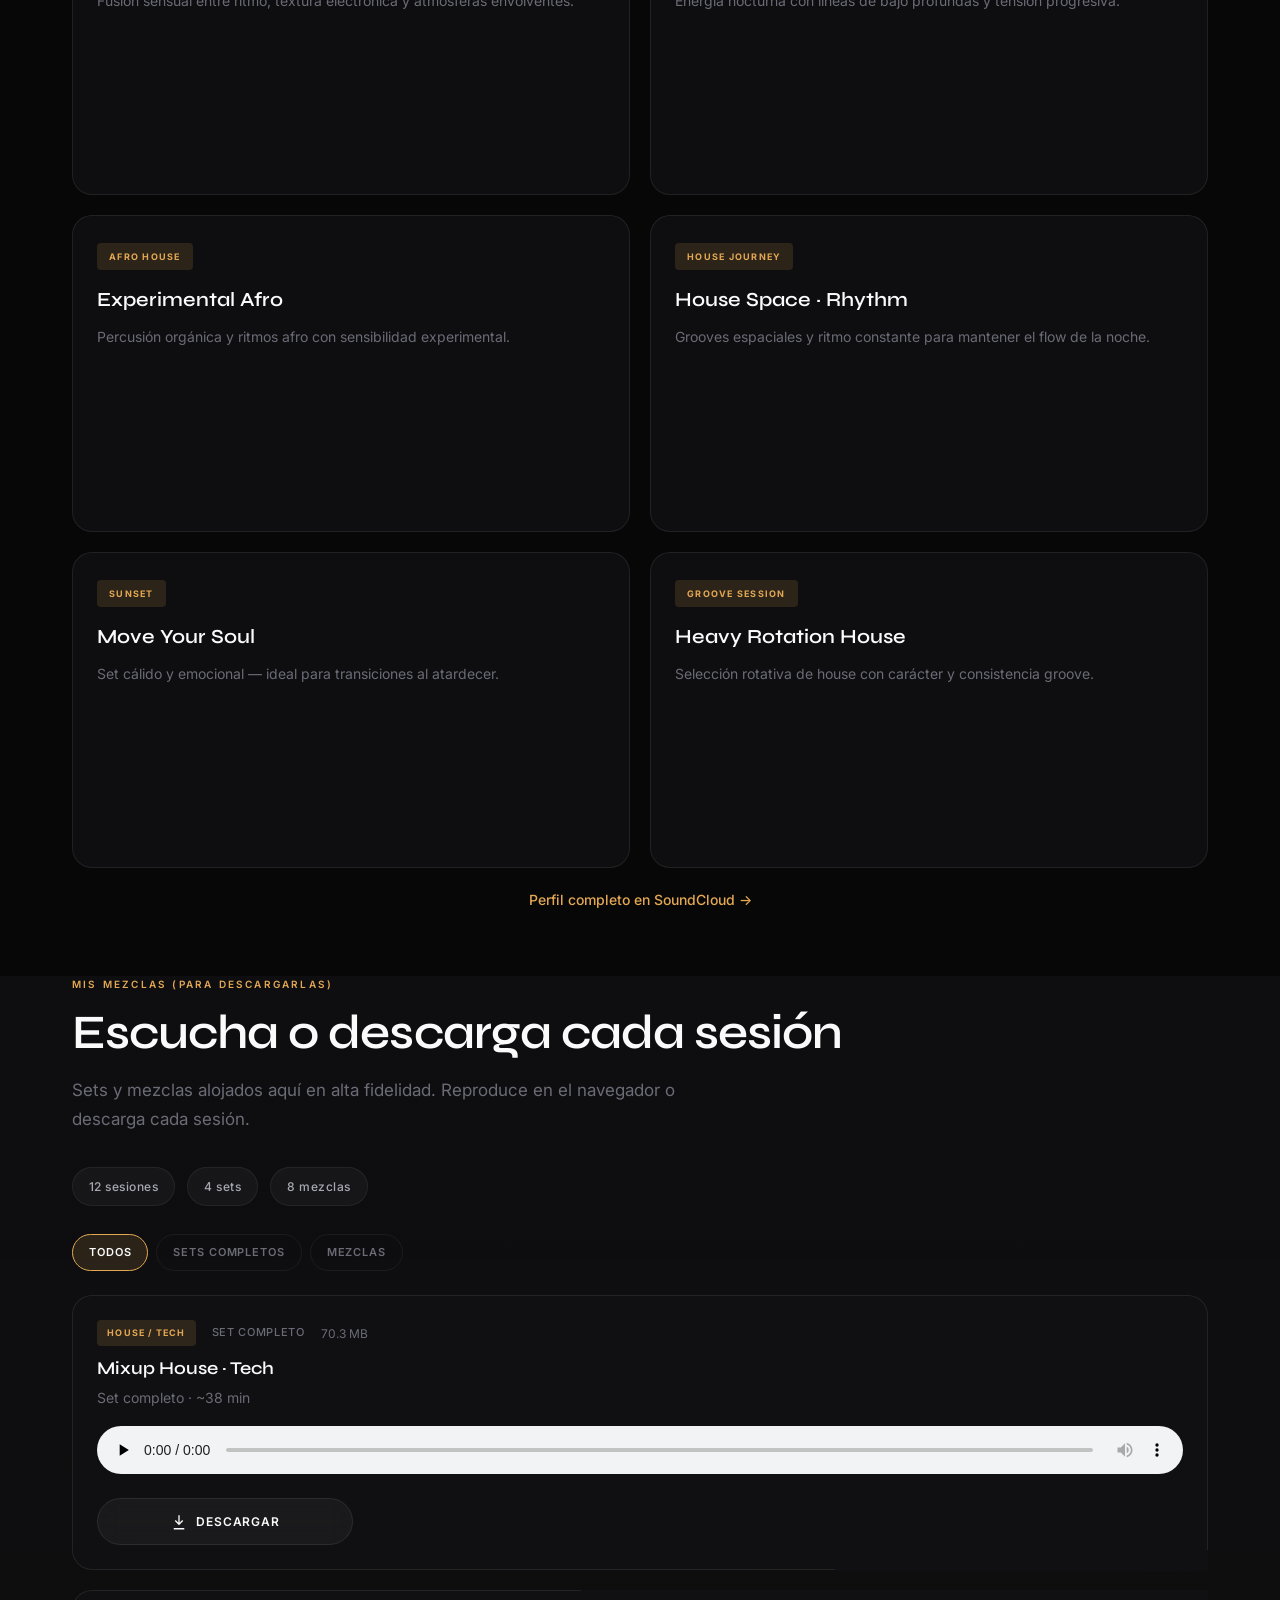
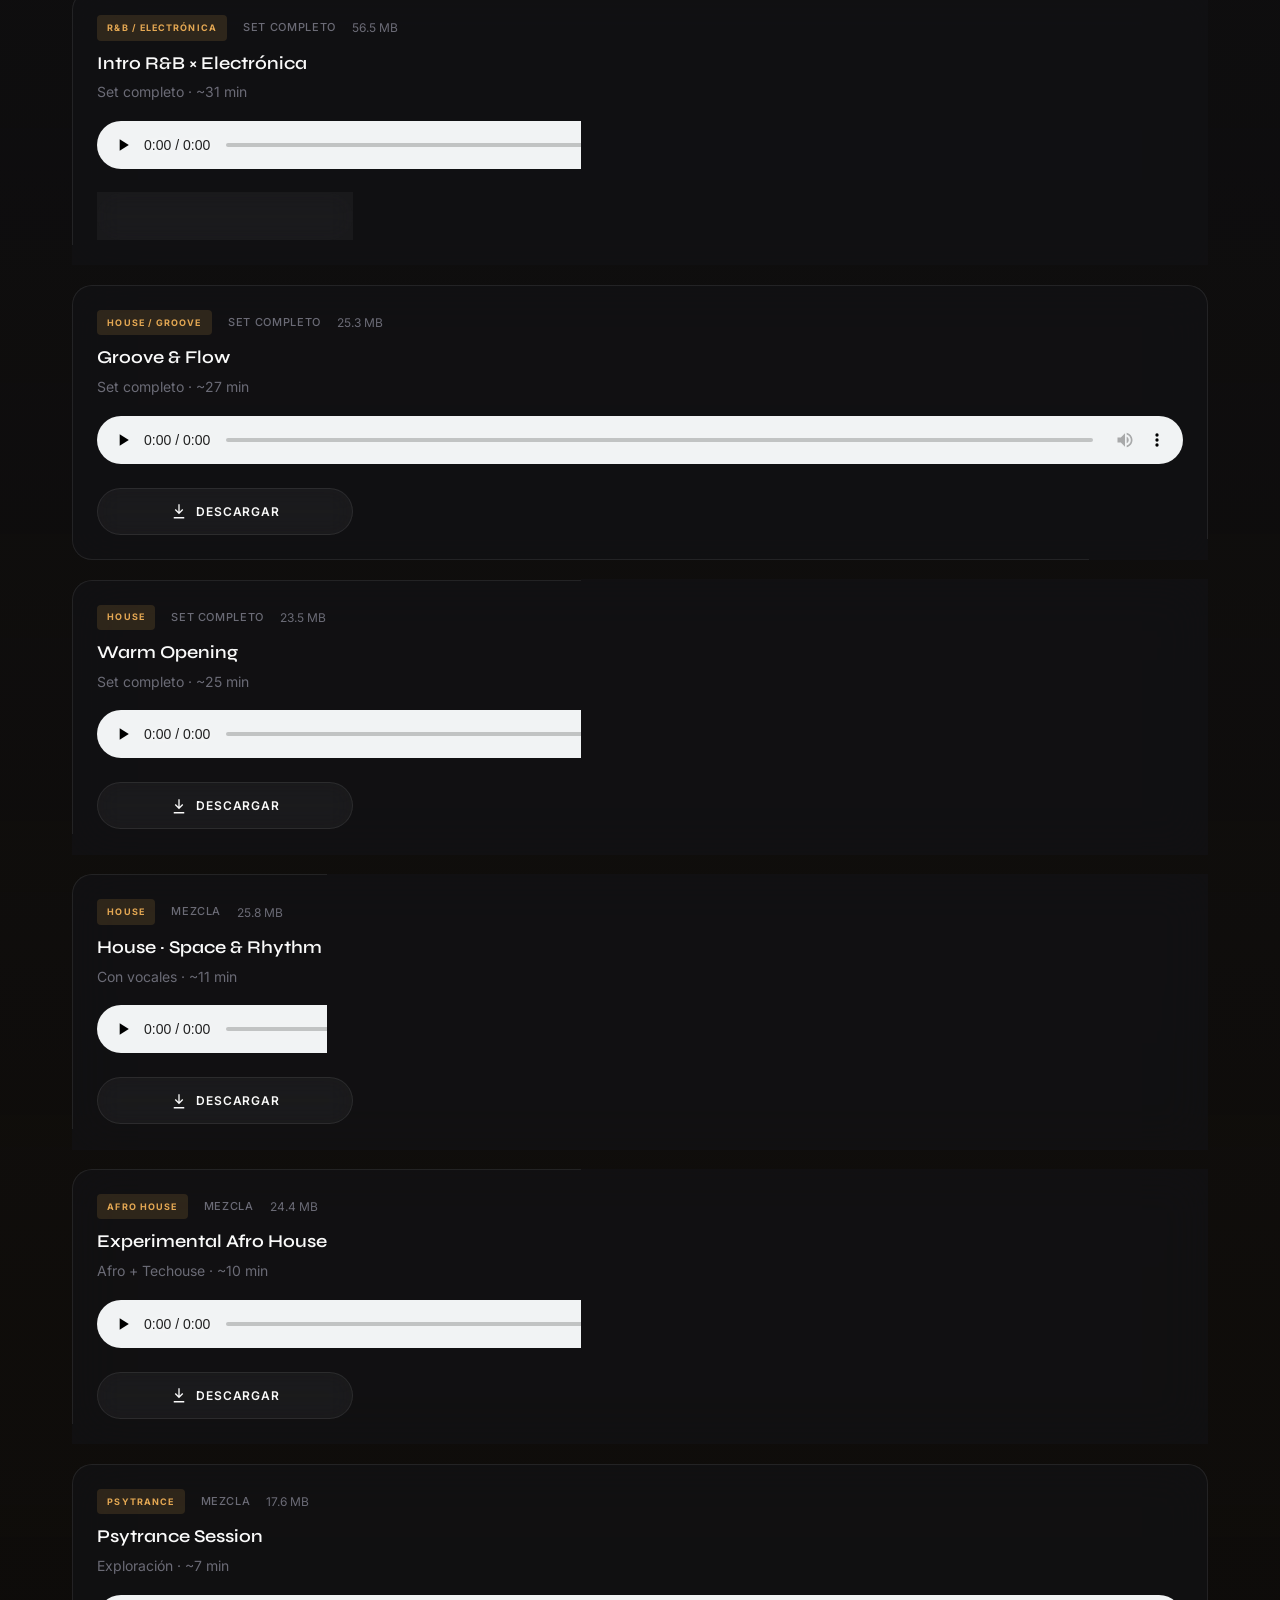
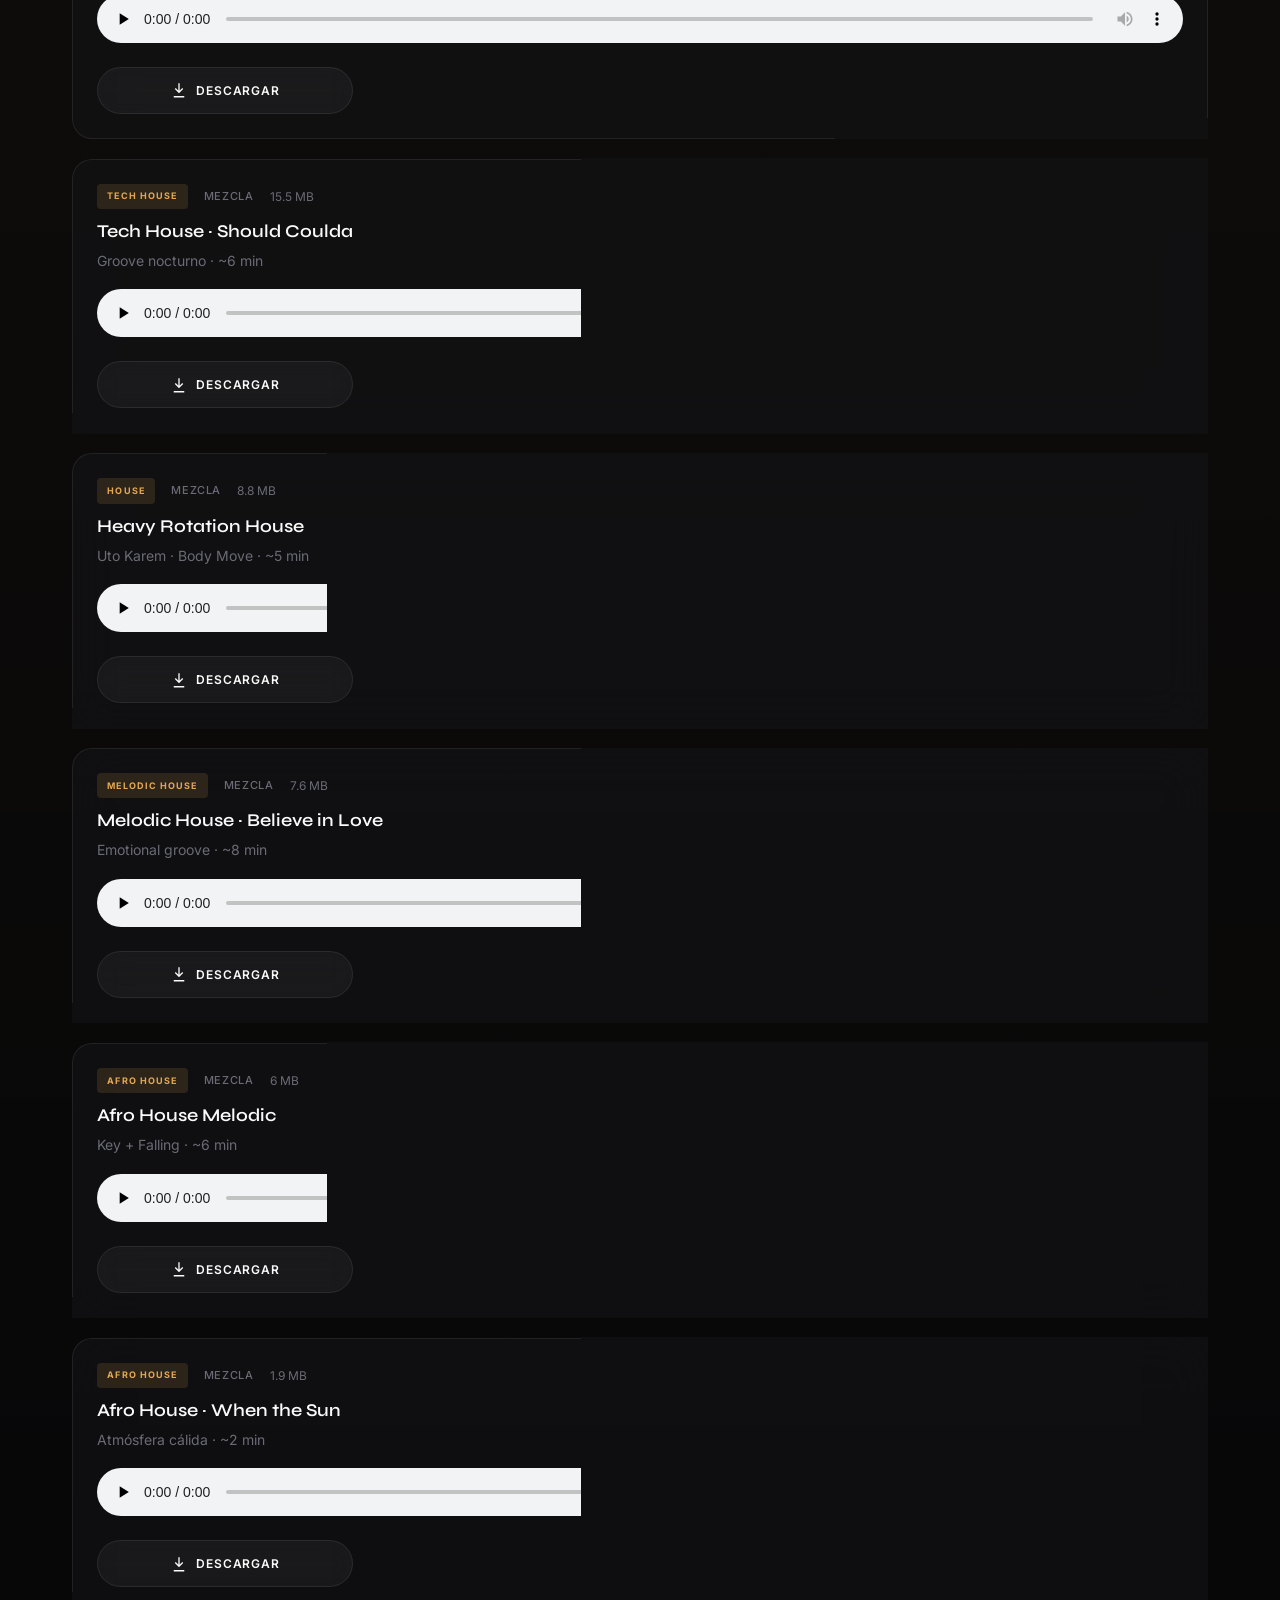
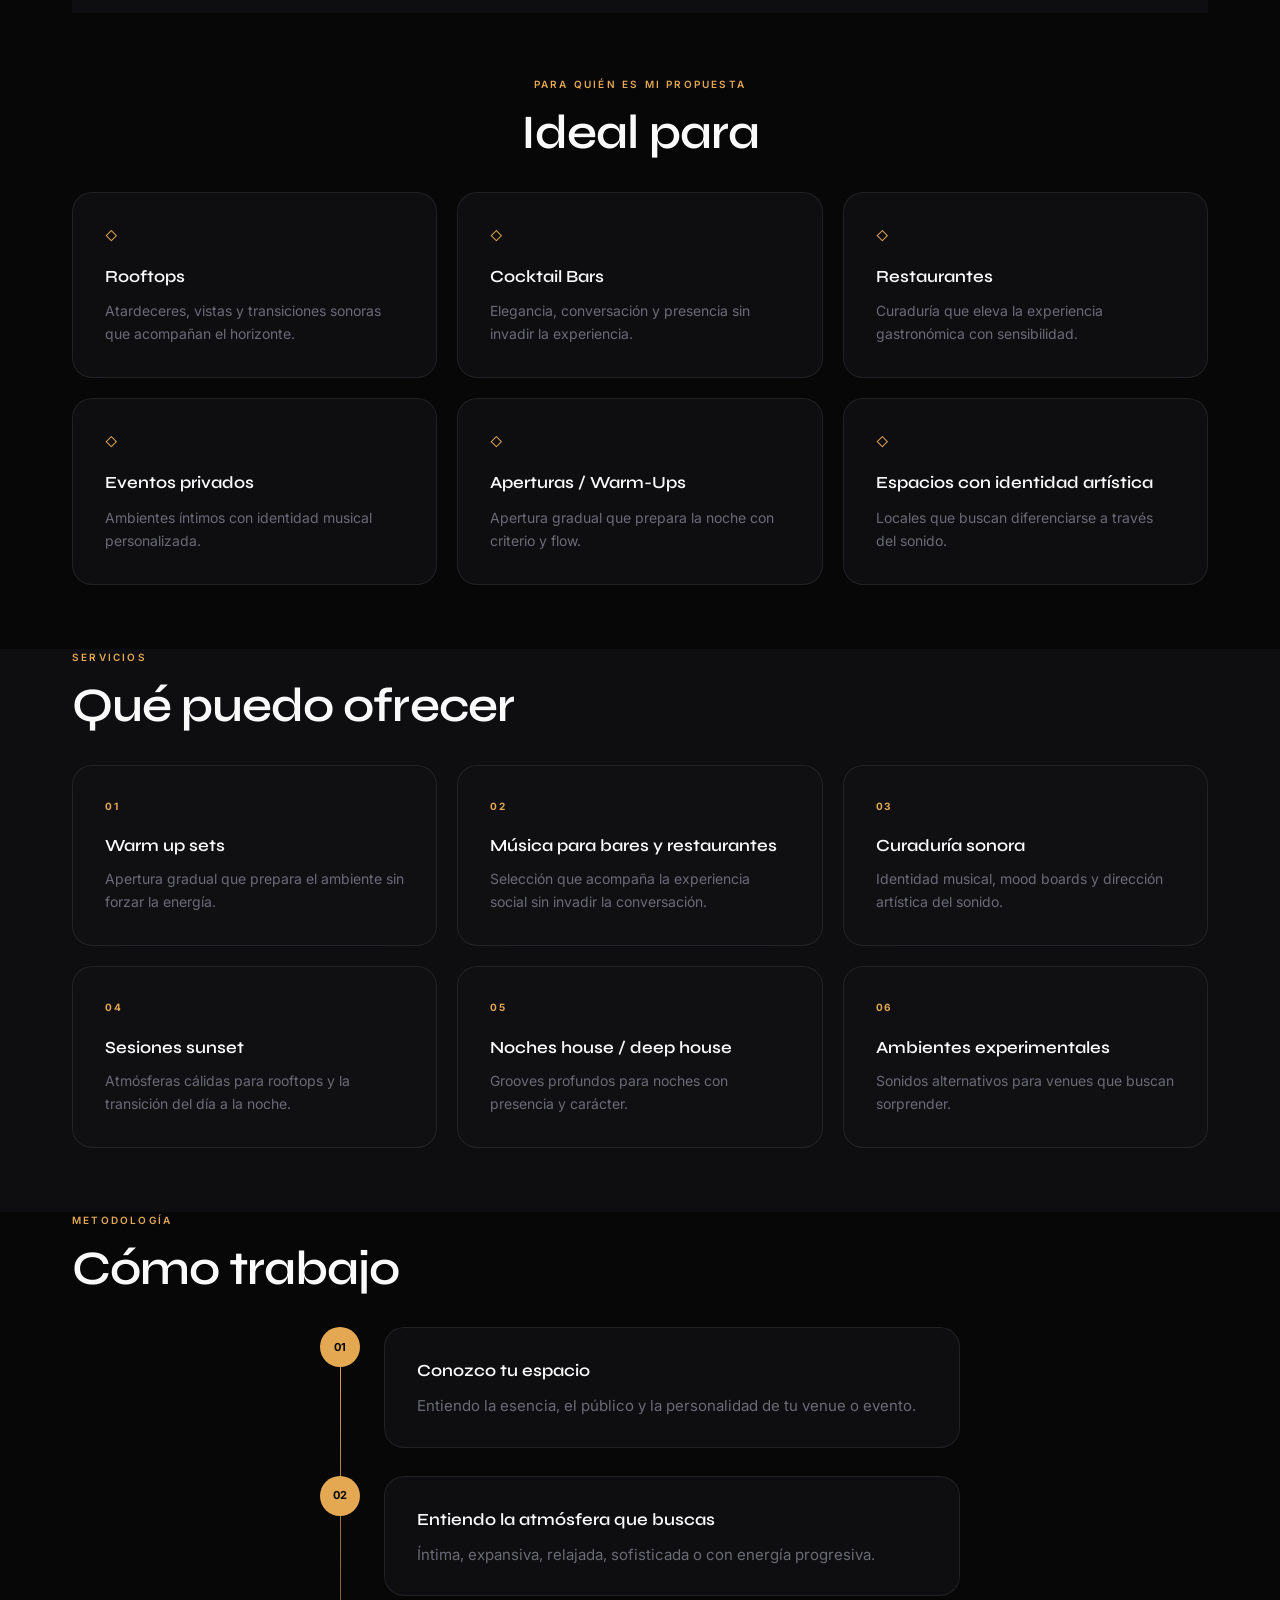
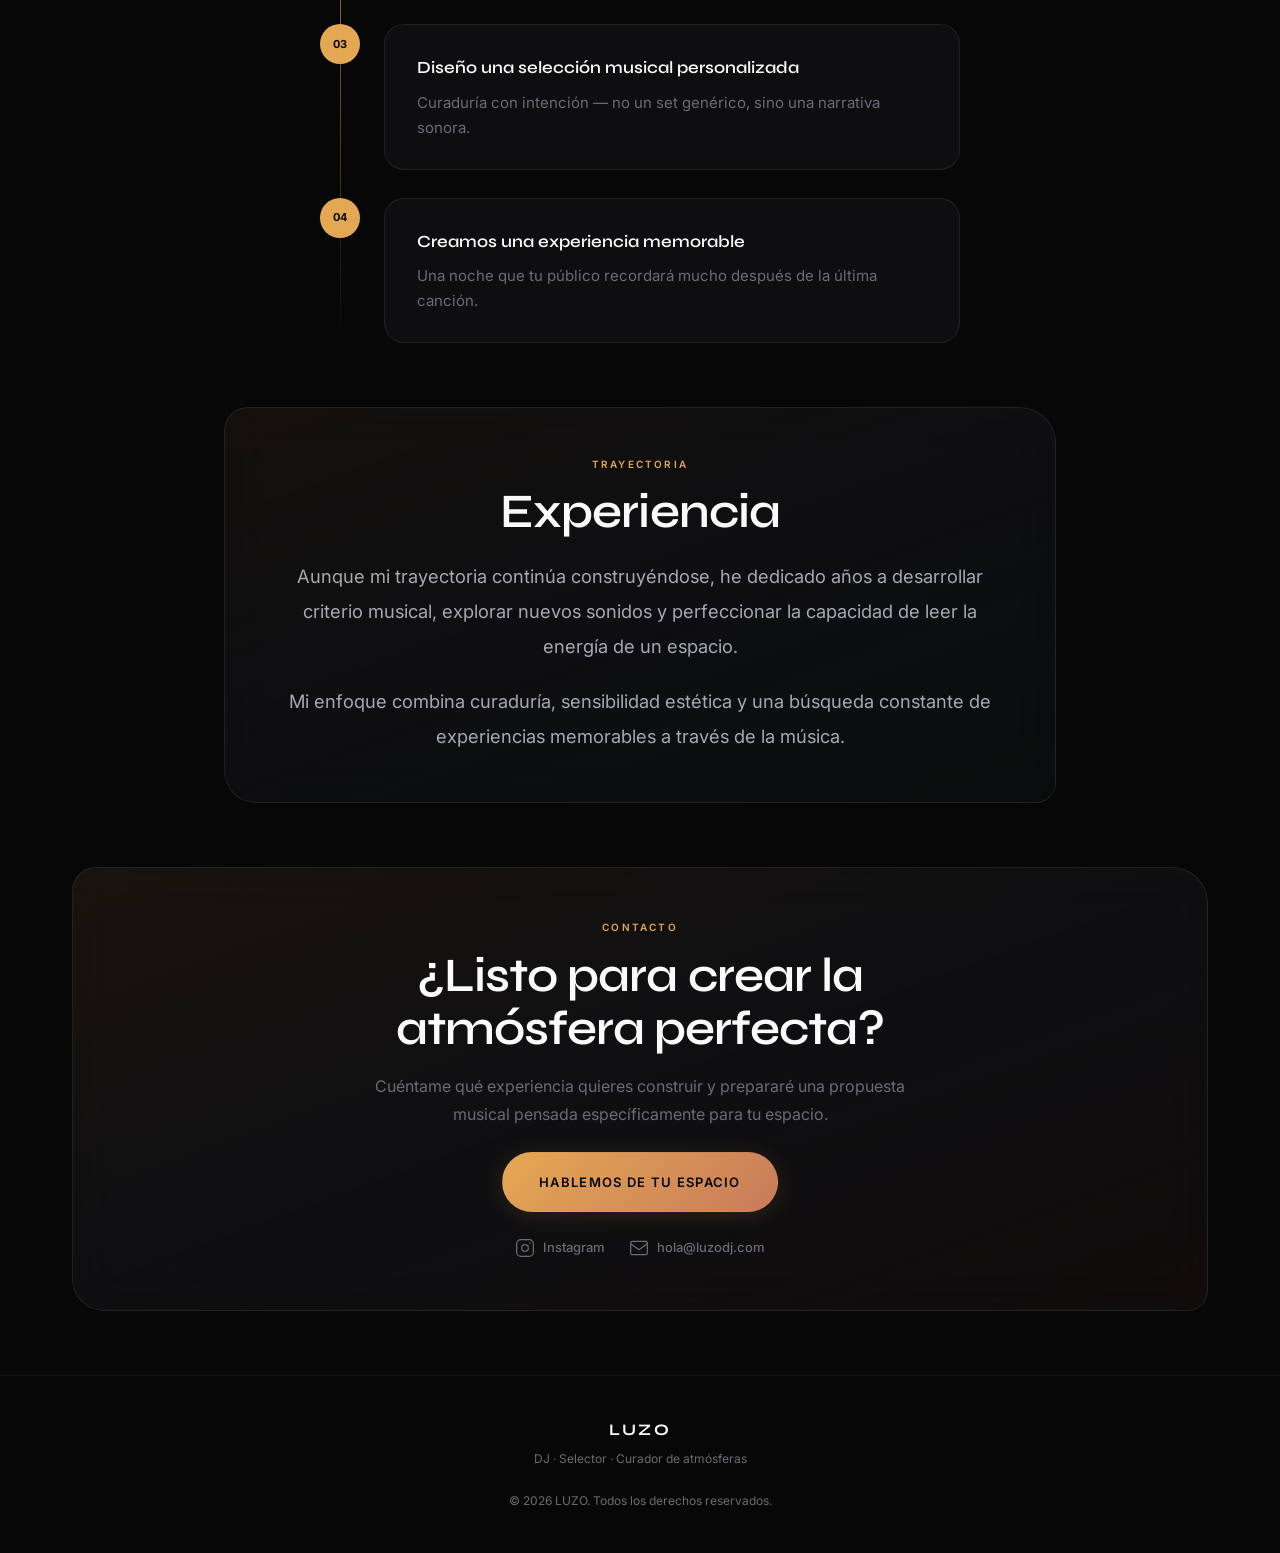
==== commit 1b534c98: "Fix Mis mezclas panel not opening from nav or hero." ====
--- a/sets.html
+++ b/sets.html
@@ -8,6 +8,6 @@
   <script>location.replace("index.html#boveda");</script>
 </head>
 <body>
-  <p><a href="index.html#boveda">Mis mezclas (para descargarlas)</a></p>
+  <p><a href="index.html#boveda" data-open-archive>Mis mezclas (para descargarlas)</a></p>
 </body>
 </html>
